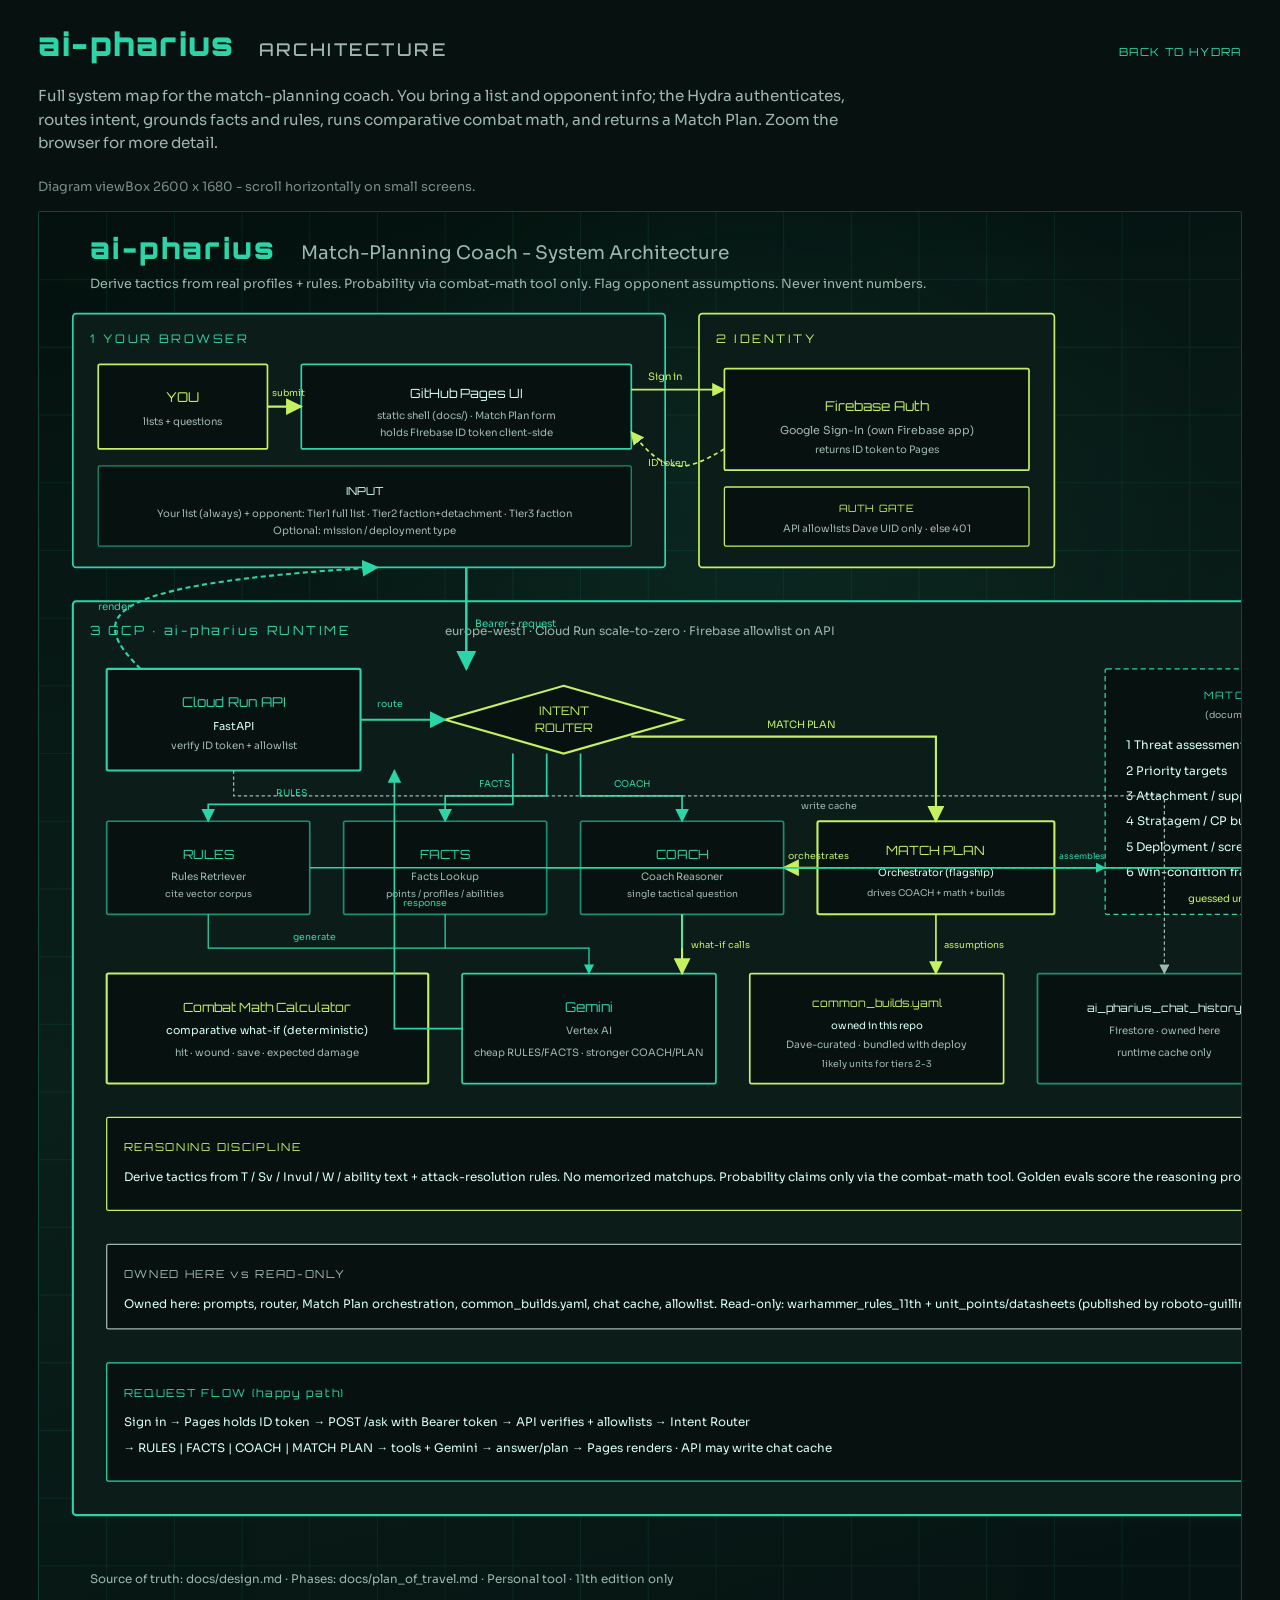
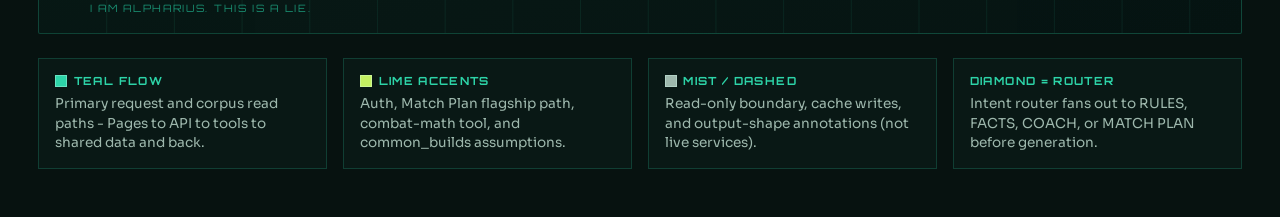
==== docs/architecture.html @ afa8b97a "Add and correct the Match Plan architecture diagram. Fix misplaced auth gate, wrong assumptions edge" ====
<!DOCTYPE html>
<html lang="en">
  <head>
    <meta charset="UTF-8" />
    <meta name="viewport" content="width=device-width, initial-scale=1.0" />
    <title>ai-pharius - Architecture</title>
    <meta
      name="description"
      content="Full system architecture for ai-pharius match-planning coach."
    />
    <link rel="preconnect" href="https://fonts.googleapis.com" />
    <link rel="preconnect" href="https://fonts.gstatic.com" crossorigin />
    <link
      href="https://fonts.googleapis.com/css2?family=Orbitron:wght@500;700;900&family=Sora:wght@400;500;600&display=swap"
      rel="stylesheet"
    />
    <style>
      :root {
        --ink: #071210;
        --panel: #0c1c18;
        --teal: #2dd4a8;
        --teal-dim: #1a8f72;
        --foam: #d7fff0;
        --mist: #9eb8ad;
        --warn: #c4f062;
        --font-display: "Orbitron", system-ui, sans-serif;
        --font-body: "Sora", system-ui, sans-serif;
      }

      * {
        box-sizing: border-box;
      }

      html,
      body {
        margin: 0;
        min-height: 100%;
        background: var(--ink);
        color: var(--foam);
        font-family: var(--font-body);
      }

      .page {
        max-width: 100%;
        padding: 1.5rem clamp(1rem, 3vw, 2.5rem) 3rem;
      }

      .top {
        display: flex;
        flex-wrap: wrap;
        align-items: baseline;
        justify-content: space-between;
        gap: 1rem;
        margin-bottom: 1.25rem;
      }

      .brand {
        margin: 0;
        font-family: var(--font-display);
        font-weight: 900;
        font-size: clamp(1.4rem, 3vw, 2rem);
        letter-spacing: 0.06em;
        color: var(--teal);
      }

      .brand span {
        color: var(--mist);
        font-weight: 500;
        font-size: 0.55em;
        letter-spacing: 0.14em;
        text-transform: uppercase;
        margin-left: 0.75rem;
      }

      .nav a {
        color: var(--teal);
        text-decoration: none;
        font-family: var(--font-display);
        font-size: 0.7rem;
        letter-spacing: 0.12em;
        text-transform: uppercase;
      }

      .nav a:hover {
        color: var(--warn);
      }

      .lede {
        margin: 0 0 1.5rem;
        max-width: 52rem;
        color: var(--mist);
        line-height: 1.55;
        font-size: 0.95rem;
      }

      .hint {
        margin: 0 0 1rem;
        font-size: 0.8rem;
        color: rgba(158, 184, 173, 0.75);
      }

      .stage {
        width: 100%;
        overflow: auto;
        border: 1px solid rgba(45, 212, 168, 0.25);
        background:
          radial-gradient(ellipse 70% 50% at 60% 20%, rgba(45, 212, 168, 0.08), transparent 55%),
          linear-gradient(165deg, #04110e 0%, #0a1f1a 50%, #061412 100%);
        border-radius: 2px;
      }

      .stage svg {
        display: block;
        min-width: 2200px;
        width: 100%;
        height: auto;
      }

      .legend {
        display: grid;
        grid-template-columns: repeat(auto-fit, minmax(220px, 1fr));
        gap: 1rem;
        margin-top: 1.5rem;
      }

      .legend article {
        border: 1px solid rgba(45, 212, 168, 0.2);
        background: rgba(12, 28, 24, 0.65);
        padding: 0.9rem 1rem;
      }

      .legend h2 {
        margin: 0 0 0.4rem;
        font-family: var(--font-display);
        font-size: 0.7rem;
        letter-spacing: 0.12em;
        text-transform: uppercase;
        color: var(--teal);
      }

      .legend p {
        margin: 0;
        font-size: 0.85rem;
        line-height: 1.45;
        color: var(--mist);
      }

      .swatch {
        display: inline-block;
        width: 0.75rem;
        height: 0.75rem;
        margin-right: 0.4rem;
        vertical-align: middle;
        border: 1px solid rgba(215, 255, 240, 0.35);
      }
    </style>
  </head>
  <body>
    <div class="page">
      <header class="top">
        <p class="brand">ai-pharius <span>Architecture</span></p>
        <nav class="nav"><a href="./">Back to Hydra</a></nav>
      </header>

      <p class="lede">
        Full system map for the match-planning coach. You bring a list and opponent info; the
        Hydra authenticates, routes intent, grounds facts and rules, runs comparative combat math,
        and returns a Match Plan. Zoom the browser for more detail.
      </p>
      <p class="hint">Diagram viewBox 2600 x 1680 - scroll horizontally on small screens.</p>

      <div class="stage" role="img" aria-label="ai-pharius system architecture diagram">
        <svg
          xmlns="http://www.w3.org/2000/svg"
          viewBox="0 0 2600 1680"
          width="2600"
          height="1680"
        >
          <defs>
            <marker id="arrow" viewBox="0 0 10 10" refX="9" refY="5" markerWidth="8" markerHeight="8" orient="auto-start-reverse">
              <path d="M0 0 L10 5 L0 10 z" fill="#2dd4a8" />
            </marker>
            <marker id="arrow-warn" viewBox="0 0 10 10" refX="9" refY="5" markerWidth="8" markerHeight="8" orient="auto-start-reverse">
              <path d="M0 0 L10 5 L0 10 z" fill="#c4f062" />
            </marker>
            <marker id="arrow-mist" viewBox="0 0 10 10" refX="9" refY="5" markerWidth="8" markerHeight="8" orient="auto-start-reverse">
              <path d="M0 0 L10 5 L0 10 z" fill="#9eb8ad" />
            </marker>
          </defs>

          <!-- soft grid -->
          <g opacity="0.1" stroke="#2dd4a8" stroke-width="1">
            <path d="M0 80 H2600 M0 160 H2600 M0 240 H2600 M0 320 H2600 M0 400 H2600 M0 480 H2600 M0 560 H2600 M0 640 H2600 M0 720 H2600 M0 800 H2600 M0 880 H2600 M0 960 H2600 M0 1040 H2600 M0 1120 H2600 M0 1200 H2600 M0 1280 H2600 M0 1360 H2600 M0 1440 H2600 M0 1520 H2600 M0 1600 H2600" />
            <path d="M80 0 V1680 M160 0 V1680 M240 0 V1680 M320 0 V1680 M400 0 V1680 M480 0 V1680 M560 0 V1680 M640 0 V1680 M720 0 V1680 M800 0 V1680 M880 0 V1680 M960 0 V1680 M1040 0 V1680 M1120 0 V1680 M1200 0 V1680 M1280 0 V1680 M1360 0 V1680 M1440 0 V1680 M1520 0 V1680 M1600 0 V1680 M1680 0 V1680 M1760 0 V1680 M1840 0 V1680 M1920 0 V1680 M2000 0 V1680 M2080 0 V1680 M2160 0 V1680 M2240 0 V1680 M2320 0 V1680 M2400 0 V1680 M2480 0 V1680" />
          </g>

          <!-- Title -->
          <text x="60" y="55" fill="#2dd4a8" font-family="Orbitron, sans-serif" font-size="34" font-weight="900" letter-spacing="3">ai-pharius</text>
          <text x="310" y="55" fill="#9eb8ad" font-family="Sora, sans-serif" font-size="22">Match-Planning Coach - System Architecture</text>
          <text x="60" y="90" fill="#9eb8ad" font-family="Sora, sans-serif" font-size="15">
            Derive tactics from real profiles + rules. Probability via combat-math tool only. Flag opponent assumptions. Never invent numbers.
          </text>

          <!-- ========== 1 BROWSER ========== -->
          <rect x="40" y="120" width="700" height="300" rx="4" fill="#0c1c18" stroke="#2dd4a8" stroke-width="2" />
          <text x="60" y="155" fill="#2dd4a8" font-family="Orbitron, sans-serif" font-size="14" letter-spacing="3">1  YOUR BROWSER</text>

          <rect x="70" y="180" width="200" height="100" rx="2" fill="#071210" stroke="#c4f062" stroke-width="2" />
          <text x="170" y="225" text-anchor="middle" fill="#c4f062" font-family="Orbitron, sans-serif" font-size="16">YOU</text>
          <text x="170" y="252" text-anchor="middle" fill="#9eb8ad" font-family="Sora, sans-serif" font-size="12">lists + questions</text>

          <rect x="310" y="180" width="390" height="100" rx="2" fill="#071210" stroke="#2dd4a8" stroke-width="2" />
          <text x="505" y="220" text-anchor="middle" fill="#d7fff0" font-family="Orbitron, sans-serif" font-size="15">GitHub Pages UI</text>
          <text x="505" y="245" text-anchor="middle" fill="#9eb8ad" font-family="Sora, sans-serif" font-size="12">static shell (docs/) · Match Plan form</text>
          <text x="505" y="265" text-anchor="middle" fill="#9eb8ad" font-family="Sora, sans-serif" font-size="12">holds Firebase ID token client-side</text>

          <rect x="70" y="300" width="630" height="95" rx="2" fill="#071210" stroke="#1a8f72" stroke-width="1.5" />
          <text x="385" y="335" text-anchor="middle" fill="#d7fff0" font-family="Orbitron, sans-serif" font-size="13">INPUT</text>
          <text x="385" y="360" text-anchor="middle" fill="#9eb8ad" font-family="Sora, sans-serif" font-size="12">
            Your list (always) + opponent: Tier1 full list · Tier2 faction+detachment · Tier3 faction
          </text>
          <text x="385" y="380" text-anchor="middle" fill="#9eb8ad" font-family="Sora, sans-serif" font-size="12">
            Optional: mission / deployment type
          </text>

          <!-- ========== 2 IDENTITY ========== -->
          <rect x="780" y="120" width="420" height="300" rx="4" fill="#0c1c18" stroke="#c4f062" stroke-width="2" />
          <text x="800" y="155" fill="#c4f062" font-family="Orbitron, sans-serif" font-size="14" letter-spacing="3">2  IDENTITY</text>

          <rect x="810" y="185" width="360" height="120" rx="2" fill="#071210" stroke="#c4f062" stroke-width="2" />
          <text x="990" y="235" text-anchor="middle" fill="#c4f062" font-family="Orbitron, sans-serif" font-size="16">Firebase Auth</text>
          <text x="990" y="262" text-anchor="middle" fill="#9eb8ad" font-family="Sora, sans-serif" font-size="13">Google Sign-In (own Firebase app)</text>
          <text x="990" y="285" text-anchor="middle" fill="#9eb8ad" font-family="Sora, sans-serif" font-size="12">returns ID token to Pages</text>

          <rect x="810" y="325" width="360" height="70" rx="2" fill="#071210" stroke="#c4f062" stroke-width="1.5" />
          <text x="990" y="355" text-anchor="middle" fill="#c4f062" font-family="Orbitron, sans-serif" font-size="12" letter-spacing="1">AUTH GATE</text>
          <text x="990" y="378" text-anchor="middle" fill="#9eb8ad" font-family="Sora, sans-serif" font-size="12">API allowlists Dave UID only · else 401</text>

          <!-- ========== 3 GCP RUNTIME ========== -->
          <rect x="40" y="460" width="1680" height="1080" rx="4" fill="#0c1c18" stroke="#2dd4a8" stroke-width="2.5" />
          <text x="60" y="500" fill="#2dd4a8" font-family="Orbitron, sans-serif" font-size="15" letter-spacing="3">3  GCP · ai-pharius RUNTIME</text>
          <text x="480" y="500" fill="#9eb8ad" font-family="Sora, sans-serif" font-size="14">europe-west1 · Cloud Run scale-to-zero · Firebase allowlist on API</text>

          <!-- API -->
          <rect x="80" y="540" width="300" height="120" rx="2" fill="#071210" stroke="#2dd4a8" stroke-width="2.5" />
          <text x="230" y="585" text-anchor="middle" fill="#2dd4a8" font-family="Orbitron, sans-serif" font-size="16">Cloud Run API</text>
          <text x="230" y="612" text-anchor="middle" fill="#d7fff0" font-family="Sora, sans-serif" font-size="13">FastAPI</text>
          <text x="230" y="635" text-anchor="middle" fill="#9eb8ad" font-family="Sora, sans-serif" font-size="12">verify ID token + allowlist</text>

          <!-- Router -->
          <polygon points="620,560 760,600 620,640 480,600" fill="#071210" stroke="#c4f062" stroke-width="2.5" />
          <text x="620" y="595" text-anchor="middle" fill="#c4f062" font-family="Orbitron, sans-serif" font-size="14">INTENT</text>
          <text x="620" y="615" text-anchor="middle" fill="#c4f062" font-family="Orbitron, sans-serif" font-size="14">ROUTER</text>

          <!-- Mode boxes -->
          <rect x="80" y="720" width="240" height="110" rx="2" fill="#071210" stroke="#1a8f72" stroke-width="2" />
          <text x="200" y="765" text-anchor="middle" fill="#2dd4a8" font-family="Orbitron, sans-serif" font-size="15">RULES</text>
          <text x="200" y="790" text-anchor="middle" fill="#9eb8ad" font-family="Sora, sans-serif" font-size="12">Rules Retriever</text>
          <text x="200" y="810" text-anchor="middle" fill="#9eb8ad" font-family="Sora, sans-serif" font-size="11">cite vector corpus</text>

          <rect x="360" y="720" width="240" height="110" rx="2" fill="#071210" stroke="#1a8f72" stroke-width="2" />
          <text x="480" y="765" text-anchor="middle" fill="#2dd4a8" font-family="Orbitron, sans-serif" font-size="15">FACTS</text>
          <text x="480" y="790" text-anchor="middle" fill="#9eb8ad" font-family="Sora, sans-serif" font-size="12">Facts Lookup</text>
          <text x="480" y="810" text-anchor="middle" fill="#9eb8ad" font-family="Sora, sans-serif" font-size="11">points / profiles / abilities</text>

          <rect x="640" y="720" width="240" height="110" rx="2" fill="#071210" stroke="#1a8f72" stroke-width="2" />
          <text x="760" y="765" text-anchor="middle" fill="#2dd4a8" font-family="Orbitron, sans-serif" font-size="15">COACH</text>
          <text x="760" y="790" text-anchor="middle" fill="#9eb8ad" font-family="Sora, sans-serif" font-size="12">Coach Reasoner</text>
          <text x="760" y="810" text-anchor="middle" fill="#9eb8ad" font-family="Sora, sans-serif" font-size="11">single tactical question</text>

          <rect x="920" y="720" width="280" height="110" rx="2" fill="#071210" stroke="#c4f062" stroke-width="2.5" />
          <text x="1060" y="760" text-anchor="middle" fill="#c4f062" font-family="Orbitron, sans-serif" font-size="15">MATCH PLAN</text>
          <text x="1060" y="785" text-anchor="middle" fill="#d7fff0" font-family="Sora, sans-serif" font-size="12">Orchestrator (flagship)</text>
          <text x="1060" y="808" text-anchor="middle" fill="#9eb8ad" font-family="Sora, sans-serif" font-size="11">drives COACH + math + builds</text>

          <!-- Plan sections (output shape, not a service) -->
          <rect x="1260" y="540" width="420" height="290" rx="2" fill="#071210" stroke="#2dd4a8" stroke-width="1.5" stroke-dasharray="6 4" />
          <text x="1470" y="575" text-anchor="middle" fill="#2dd4a8" font-family="Orbitron, sans-serif" font-size="12" letter-spacing="2">MATCH PLAN OUTPUT</text>
          <text x="1470" y="598" text-anchor="middle" fill="#9eb8ad" font-family="Sora, sans-serif" font-size="11">(document shape - not a service)</text>
          <text x="1285" y="635" fill="#d7fff0" font-family="Sora, sans-serif" font-size="14">1 Threat assessment</text>
          <text x="1285" y="665" fill="#d7fff0" font-family="Sora, sans-serif" font-size="14">2 Priority targets</text>
          <text x="1285" y="695" fill="#d7fff0" font-family="Sora, sans-serif" font-size="14">3 Attachment / support</text>
          <text x="1285" y="725" fill="#d7fff0" font-family="Sora, sans-serif" font-size="14">4 Stratagem / CP budget</text>
          <text x="1285" y="755" fill="#d7fff0" font-family="Sora, sans-serif" font-size="14">5 Deployment / screening</text>
          <text x="1285" y="785" fill="#d7fff0" font-family="Sora, sans-serif" font-size="14">6 Win-condition framing</text>
          <text x="1470" y="815" text-anchor="middle" fill="#c4f062" font-family="Sora, sans-serif" font-size="12">guessed units labelled as assumptions</text>

          <!-- Tools row -->
          <rect x="80" y="900" width="380" height="130" rx="2" fill="#071210" stroke="#c4f062" stroke-width="2.5" />
          <text x="270" y="945" text-anchor="middle" fill="#c4f062" font-family="Orbitron, sans-serif" font-size="15">Combat Math Calculator</text>
          <text x="270" y="972" text-anchor="middle" fill="#d7fff0" font-family="Sora, sans-serif" font-size="13">comparative what-if (deterministic)</text>
          <text x="270" y="998" text-anchor="middle" fill="#9eb8ad" font-family="Sora, sans-serif" font-size="12">hit · wound · save · expected damage</text>

          <rect x="500" y="900" width="300" height="130" rx="2" fill="#071210" stroke="#2dd4a8" stroke-width="2" />
          <text x="650" y="945" text-anchor="middle" fill="#2dd4a8" font-family="Orbitron, sans-serif" font-size="16">Gemini</text>
          <text x="650" y="972" text-anchor="middle" fill="#9eb8ad" font-family="Sora, sans-serif" font-size="12">Vertex AI</text>
          <text x="650" y="998" text-anchor="middle" fill="#9eb8ad" font-family="Sora, sans-serif" font-size="12">cheap RULES/FACTS · stronger COACH/PLAN</text>

          <rect x="840" y="900" width="300" height="130" rx="2" fill="#071210" stroke="#c4f062" stroke-width="2" />
          <text x="990" y="940" text-anchor="middle" fill="#c4f062" font-family="Orbitron, sans-serif" font-size="13">common_builds.yaml</text>
          <text x="990" y="965" text-anchor="middle" fill="#d7fff0" font-family="Sora, sans-serif" font-size="12">owned in this repo</text>
          <text x="990" y="988" text-anchor="middle" fill="#9eb8ad" font-family="Sora, sans-serif" font-size="12">Dave-curated · bundled with deploy</text>
          <text x="990" y="1010" text-anchor="middle" fill="#9eb8ad" font-family="Sora, sans-serif" font-size="11">likely units for tiers 2-3</text>

          <rect x="1180" y="900" width="300" height="130" rx="2" fill="#071210" stroke="#1a8f72" stroke-width="2" />
          <text x="1330" y="945" text-anchor="middle" fill="#d7fff0" font-family="Orbitron, sans-serif" font-size="13">ai_pharius_chat_history</text>
          <text x="1330" y="972" text-anchor="middle" fill="#9eb8ad" font-family="Sora, sans-serif" font-size="12">Firestore · owned here</text>
          <text x="1330" y="998" text-anchor="middle" fill="#9eb8ad" font-family="Sora, sans-serif" font-size="12">runtime cache only</text>

          <!-- Reasoning discipline -->
          <rect x="80" y="1070" width="1400" height="110" rx="2" fill="#071210" stroke="#c4f062" stroke-width="1.5" />
          <text x="100" y="1110" fill="#c4f062" font-family="Orbitron, sans-serif" font-size="13" letter-spacing="2">REASONING DISCIPLINE</text>
          <text x="100" y="1145" fill="#d7fff0" font-family="Sora, sans-serif" font-size="14">
            Derive tactics from T / Sv / Invul / W / ability text + attack-resolution rules. No memorized matchups.
            Probability claims only via the combat-math tool. Golden evals score the reasoning process, not stored answers.
          </text>

          <!-- Data ownership strip -->
          <rect x="80" y="1220" width="1400" height="100" rx="2" fill="#071210" stroke="#9eb8ad" stroke-width="1.5" />
          <text x="100" y="1260" fill="#9eb8ad" font-family="Orbitron, sans-serif" font-size="13" letter-spacing="2">OWNED HERE vs READ-ONLY</text>
          <text x="100" y="1295" fill="#d7fff0" font-family="Sora, sans-serif" font-size="14">
            Owned here: prompts, router, Match Plan orchestration, common_builds.yaml, chat cache, allowlist.
            Read-only: warhammer_rules_11th + unit_points/datasheets (published by roboto-guilliman).
          </text>

          <!-- Flow summary bottom of GCP -->
          <rect x="80" y="1360" width="1400" height="140" rx="2" fill="#071210" stroke="#2dd4a8" stroke-width="1.5" />
          <text x="100" y="1400" fill="#2dd4a8" font-family="Orbitron, sans-serif" font-size="13" letter-spacing="2">REQUEST FLOW (happy path)</text>
          <text x="100" y="1435" fill="#d7fff0" font-family="Sora, sans-serif" font-size="14">
            Sign in → Pages holds ID token → POST /ask with Bearer token → API verifies + allowlists → Intent Router
          </text>
          <text x="100" y="1465" fill="#d7fff0" font-family="Sora, sans-serif" font-size="14">
            → RULES | FACTS | COACH | MATCH PLAN → tools + Gemini → answer/plan → Pages renders · API may write chat cache
          </text>

          <!-- ========== 4 SHARED CORPUS ========== -->
          <rect x="1780" y="120" width="780" height="1420" rx="4" fill="#0c1c18" stroke="#9eb8ad" stroke-width="2" />
          <text x="1800" y="160" fill="#9eb8ad" font-family="Orbitron, sans-serif" font-size="14" letter-spacing="3">4  SHARED CORPUS</text>
          <text x="1800" y="195" fill="#c4f062" font-family="Orbitron, sans-serif" font-size="14">READ ONLY</text>
          <text x="1800" y="230" fill="#9eb8ad" font-family="Sora, sans-serif" font-size="14">published by roboto-guilliman</text>
          <text x="1800" y="258" fill="#9eb8ad" font-family="Sora, sans-serif" font-size="14">ai-pharius never writes here</text>
          <text x="1800" y="286" fill="#9eb8ad" font-family="Sora, sans-serif" font-size="14">Firestore collections (same GCP project lean)</text>

          <rect x="1820" y="330" width="700" height="200" rx="2" fill="#071210" stroke="#2dd4a8" stroke-width="2" />
          <text x="2170" y="400" text-anchor="middle" fill="#2dd4a8" font-family="Orbitron, sans-serif" font-size="18">warhammer_rules_11th</text>
          <text x="2170" y="440" text-anchor="middle" fill="#9eb8ad" font-family="Sora, sans-serif" font-size="14">vector index</text>
          <text x="2170" y="475" text-anchor="middle" fill="#9eb8ad" font-family="Sora, sans-serif" font-size="14">core rules · stratagems · detachment text</text>

          <rect x="1820" y="580" width="700" height="200" rx="2" fill="#071210" stroke="#2dd4a8" stroke-width="2" />
          <text x="2170" y="650" text-anchor="middle" fill="#2dd4a8" font-family="Orbitron, sans-serif" font-size="18">unit_points / datasheets</text>
          <text x="2170" y="690" text-anchor="middle" fill="#9eb8ad" font-family="Sora, sans-serif" font-size="14">structured · Munitorum-derived</text>
          <text x="2170" y="725" text-anchor="middle" fill="#9eb8ad" font-family="Sora, sans-serif" font-size="14">weapons · profiles · ability text</text>

          <rect x="1820" y="840" width="700" height="280" rx="2" fill="#071210" stroke="#1a8f72" stroke-width="1.5" stroke-dasharray="6 4" />
          <text x="2170" y="895" text-anchor="middle" fill="#9eb8ad" font-family="Orbitron, sans-serif" font-size="13" letter-spacing="2">OWNERSHIP BOUNDARY</text>
          <text x="1850" y="950" fill="#d7fff0" font-family="Sora, sans-serif" font-size="15">Ingest, embed, and PDF download</text>
          <text x="1850" y="990" fill="#d7fff0" font-family="Sora, sans-serif" font-size="15">live only in roboto-guilliman.</text>
          <text x="1850" y="1030" fill="#d7fff0" font-family="Sora, sans-serif" font-size="15">ai-pharius consumes published collections</text>
          <text x="1850" y="1070" fill="#d7fff0" font-family="Sora, sans-serif" font-size="15">and owns Match Plan runtime + common_builds.</text>

          <rect x="1820" y="1180" width="700" height="300" rx="2" fill="#071210" stroke="#2dd4a8" stroke-width="1.5" />
          <text x="2170" y="1240" text-anchor="middle" fill="#2dd4a8" font-family="Orbitron, sans-serif" font-size="13" letter-spacing="2">WHO READS WHAT</text>
          <text x="1850" y="1295" fill="#d7fff0" font-family="Sora, sans-serif" font-size="15">RULES → warhammer_rules_11th</text>
          <text x="1850" y="1340" fill="#d7fff0" font-family="Sora, sans-serif" font-size="15">FACTS → unit_points / datasheets</text>
          <text x="1850" y="1385" fill="#d7fff0" font-family="Sora, sans-serif" font-size="15">COACH / MATCH PLAN → both + math tool</text>
          <text x="1850" y="1430" fill="#d7fff0" font-family="Sora, sans-serif" font-size="15">MATCH PLAN (tiers 2-3) → common_builds.yaml</text>

          <!-- ========== CONNECTIONS (drawn after boxes so arrows sit on top) ========== -->

          <!-- You -> Pages -->
          <path d="M270 230 H310" stroke="#c4f062" stroke-width="2.5" fill="none" marker-end="url(#arrow-warn)" />
          <text x="275" y="218" fill="#c4f062" font-family="Sora, sans-serif" font-size="11">submit</text>

          <!-- Pages <-> Firebase -->
          <path d="M700 210 H810" stroke="#c4f062" stroke-width="2" fill="none" marker-end="url(#arrow-warn)" />
          <text x="720" y="198" fill="#c4f062" font-family="Sora, sans-serif" font-size="12">Sign in</text>
          <path d="M810 280 C760 310, 740 310, 700 260" stroke="#c4f062" stroke-width="2" fill="none" stroke-dasharray="5 4" marker-end="url(#arrow-warn)" />
          <text x="720" y="300" fill="#c4f062" font-family="Sora, sans-serif" font-size="11">ID token</text>

          <!-- Pages -> API (Bearer) -->
          <path d="M505 420 V540" stroke="#2dd4a8" stroke-width="3" fill="none" marker-end="url(#arrow)" />
          <text x="515" y="490" fill="#2dd4a8" font-family="Sora, sans-serif" font-size="12">Bearer + request</text>

          <!-- API -> Router -->
          <path d="M380 600 H480" stroke="#2dd4a8" stroke-width="2.5" fill="none" marker-end="url(#arrow)" />
          <text x="400" y="585" fill="#2dd4a8" font-family="Sora, sans-serif" font-size="11">route</text>

          <!-- Router fan-out (clean vertical stubs) -->
          <path d="M560 640 V700 H200 V720" stroke="#2dd4a8" stroke-width="2" fill="none" marker-end="url(#arrow)" />
          <text x="280" y="690" fill="#2dd4a8" font-family="Sora, sans-serif" font-size="11">RULES</text>

          <path d="M600 640 V690 H480 V720" stroke="#2dd4a8" stroke-width="2" fill="none" marker-end="url(#arrow)" />
          <text x="520" y="680" fill="#2dd4a8" font-family="Sora, sans-serif" font-size="11">FACTS</text>

          <path d="M640 640 V690 H760 V720" stroke="#2dd4a8" stroke-width="2" fill="none" marker-end="url(#arrow)" />
          <text x="680" y="680" fill="#2dd4a8" font-family="Sora, sans-serif" font-size="11">COACH</text>

          <path d="M700 620 H1060 V720" stroke="#c4f062" stroke-width="2.5" fill="none" marker-end="url(#arrow-warn)" />
          <text x="860" y="610" fill="#c4f062" font-family="Sora, sans-serif" font-size="12">MATCH PLAN</text>

          <!-- Match Plan uses COACH (not direct math) -->
          <path d="M920 775 H880" stroke="#c4f062" stroke-width="2.5" fill="none" marker-end="url(#arrow-warn)" />
          <text x="885" y="765" fill="#c4f062" font-family="Sora, sans-serif" font-size="11">orchestrates</text>

          <!-- Match Plan -> common_builds (correct target) -->
          <path d="M1060 830 V900" stroke="#c4f062" stroke-width="2" fill="none" marker-end="url(#arrow-warn)" />
          <text x="1070" y="870" fill="#c4f062" font-family="Sora, sans-serif" font-size="11">assumptions</text>

          <!-- Match Plan -> output shape -->
          <path d="M1200 775 H1260" stroke="#2dd4a8" stroke-width="1.5" fill="none" stroke-dasharray="4 3" marker-end="url(#arrow)" />
          <text x="1205" y="765" fill="#2dd4a8" font-family="Sora, sans-serif" font-size="10">assembles</text>

          <!-- COACH -> Math only (Match Plan reaches math via COACH) -->
          <path d="M760 830 V900" stroke="#c4f062" stroke-width="2.5" fill="none" marker-end="url(#arrow-warn)" />
          <text x="770" y="870" fill="#c4f062" font-family="Sora, sans-serif" font-size="11">what-if calls</text>

          <!-- Mode tools -> Gemini -->
          <path d="M200 830 V870 H650 V900" stroke="#2dd4a8" stroke-width="1.5" fill="none" marker-end="url(#arrow)" />
          <path d="M480 830 V870" stroke="#2dd4a8" stroke-width="1.5" fill="none" />
          <path d="M760 830 V870" stroke="#2dd4a8" stroke-width="1.5" fill="none" />
          <text x="300" y="860" fill="#2dd4a8" font-family="Sora, sans-serif" font-size="11">generate</text>

          <!-- Gemini -> API (response stays inside GCP) -->
          <path d="M500 965 H420 V660" stroke="#2dd4a8" stroke-width="2" fill="none" marker-end="url(#arrow)" />
          <text x="430" y="820" fill="#2dd4a8" font-family="Sora, sans-serif" font-size="11">response</text>

          <!-- API -> cache -->
          <path d="M230 660 V690 H1330 V900" stroke="#9eb8ad" stroke-width="1.5" fill="none" stroke-dasharray="4 3" marker-end="url(#arrow-mist)" />
          <text x="900" y="705" fill="#9eb8ad" font-family="Sora, sans-serif" font-size="11">write cache</text>

          <!-- API -> Pages response -->
          <path d="M120 540 C60 480, 60 440, 400 420" stroke="#2dd4a8" stroke-width="2.5" fill="none" stroke-dasharray="6 4" marker-end="url(#arrow)" />
          <text x="70" y="470" fill="#2dd4a8" font-family="Sora, sans-serif" font-size="12">render</text>

          <!-- Corpus reads: route along top of corpus column to avoid spaghetti through plan box -->
          <path d="M320 775 H1760 V430 H1820" stroke="#2dd4a8" stroke-width="2" fill="none" marker-end="url(#arrow)" />
          <text x="1500" y="760" fill="#2dd4a8" font-family="Sora, sans-serif" font-size="12">RULES read</text>

          <path d="M600 775 H1720 V680 H1820" stroke="#2dd4a8" stroke-width="2" fill="none" marker-end="url(#arrow)" />
          <text x="1500" y="790" fill="#2dd4a8" font-family="Sora, sans-serif" font-size="12">FACTS read</text>

          <path d="M880 775 H1700 V500" stroke="#2dd4a8" stroke-width="1.5" fill="none" stroke-dasharray="5 4" marker-end="url(#arrow)" />
          <path d="M1700 500 V680" stroke="#2dd4a8" stroke-width="1.5" fill="none" stroke-dasharray="5 4" />
          <text x="1500" y="820" fill="#2dd4a8" font-family="Sora, sans-serif" font-size="12">COACH / PLAN read both</text>

          <!-- Footer -->
          <text x="60" y="1620" fill="#9eb8ad" font-family="Sora, sans-serif" font-size="14">
            Source of truth: docs/design.md · Phases: docs/plan_of_travel.md · Personal tool · 11th edition only
          </text>
          <text x="60" y="1655" fill="#1a8f72" font-family="Orbitron, sans-serif" font-size="12" letter-spacing="2">
            I AM ALPHARIUS. THIS IS A LIE.
          </text>
        </svg>
      </div>

      <section class="legend" aria-label="Legend">
        <article>
          <h2><span class="swatch" style="background:#2dd4a8"></span>Teal flow</h2>
          <p>Primary request and corpus read paths - Pages to API to tools to shared data and back.</p>
        </article>
        <article>
          <h2><span class="swatch" style="background:#c4f062"></span>Lime accents</h2>
          <p>Auth, Match Plan flagship path, combat-math tool, and common_builds assumptions.</p>
        </article>
        <article>
          <h2><span class="swatch" style="background:#9eb8ad"></span>Mist / dashed</h2>
          <p>Read-only boundary, cache writes, and output-shape annotations (not live services).</p>
        </article>
        <article>
          <h2>Diamond = router</h2>
          <p>Intent router fans out to RULES, FACTS, COACH, or MATCH PLAN before generation.</p>
        </article>
      </section>
    </div>
  </body>
</html>
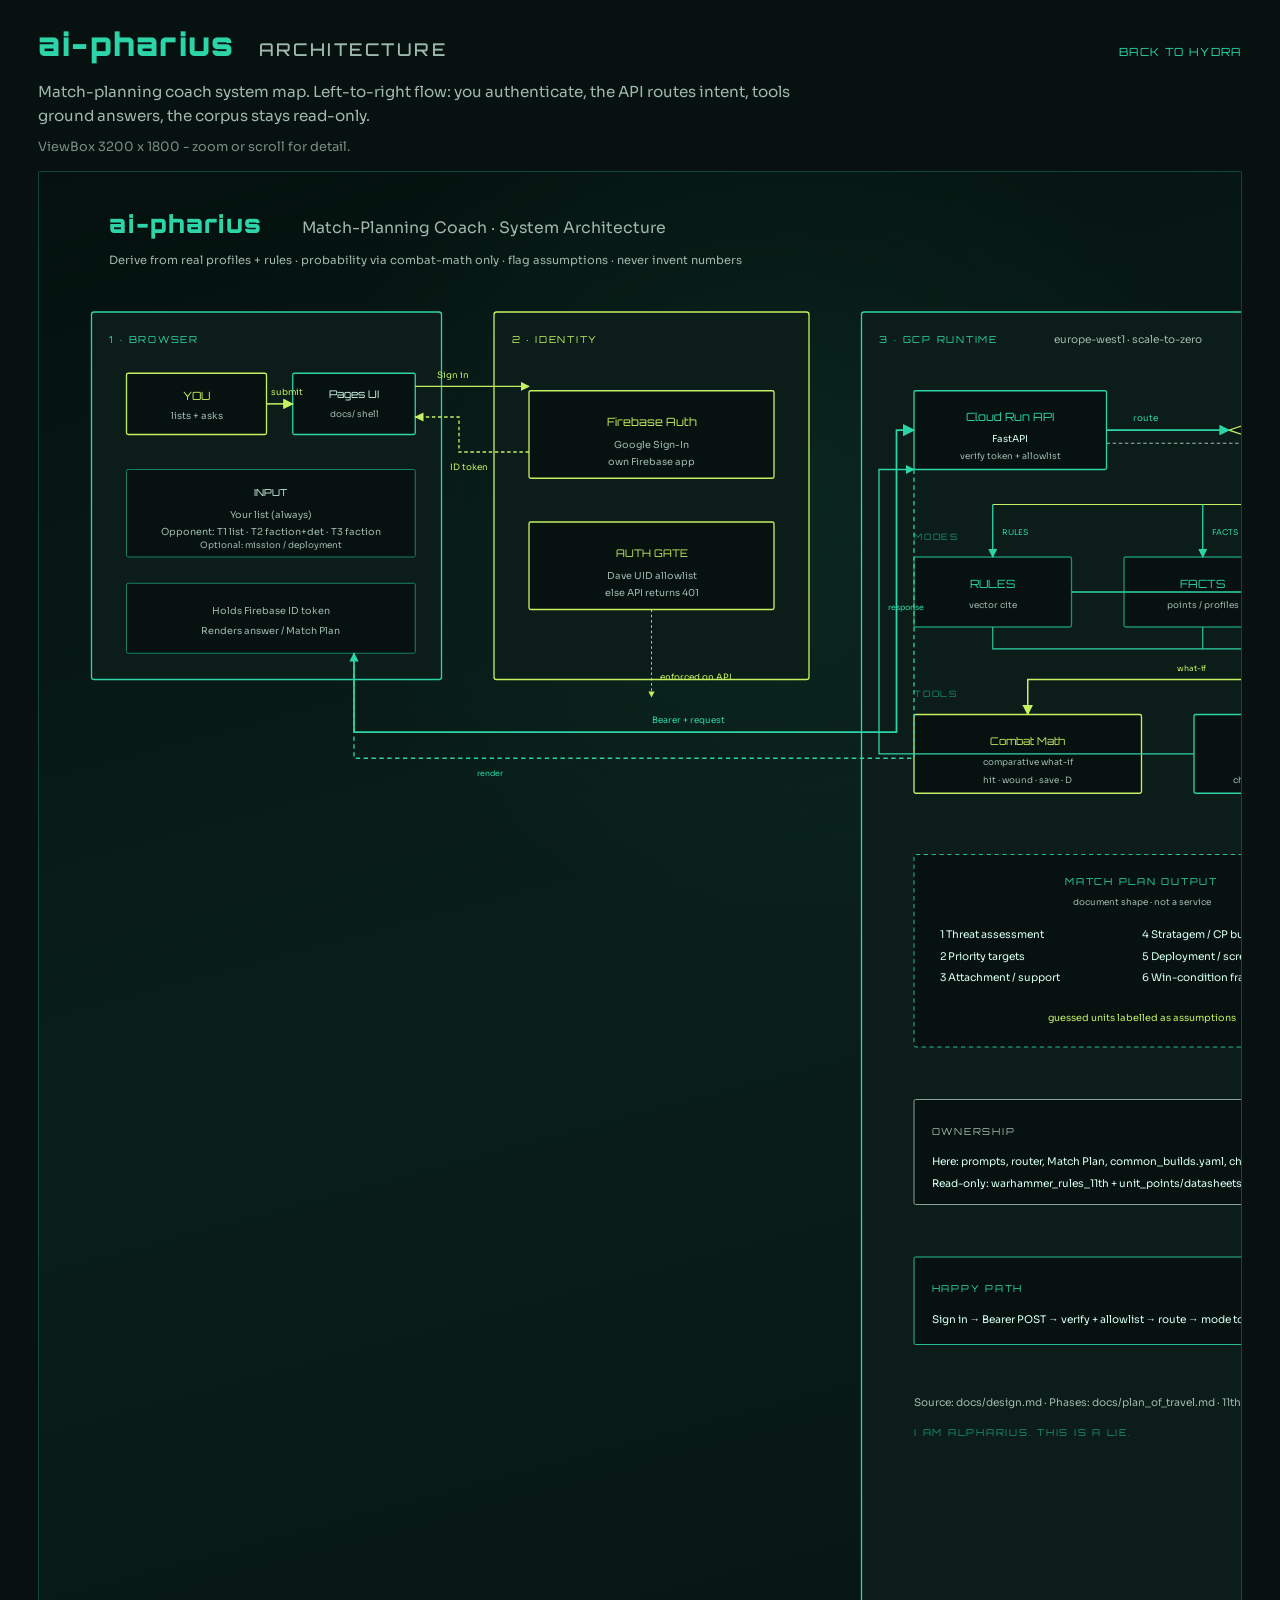
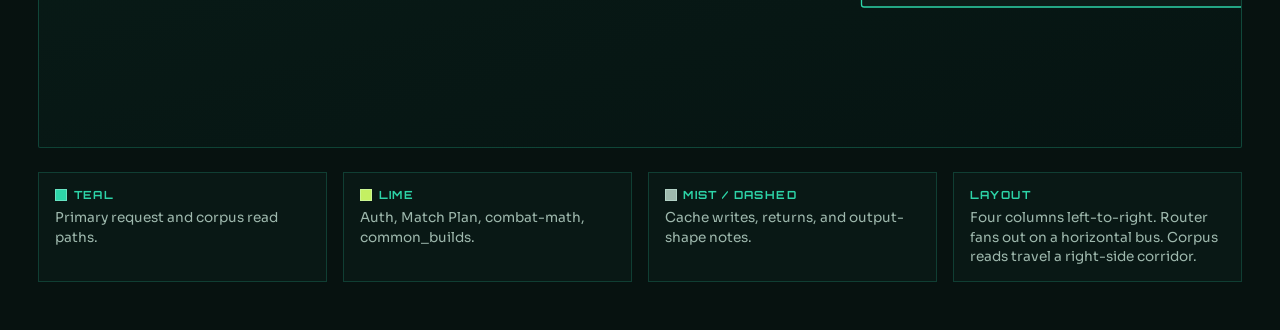
==== commit 72472927: "Space out architecture diagram for clearer routing. Smaller boxes, wider canvas, orthogonal lanes, a" ====
--- a/docs/architecture.html
+++ b/docs/architecture.html
@@ -51,7 +51,7 @@
         align-items: baseline;
         justify-content: space-between;
         gap: 1rem;
-        margin-bottom: 1.25rem;
+        margin-bottom: 1rem;
       }
 
       .brand {
@@ -86,8 +86,8 @@
       }
 
       .lede {
-        margin: 0 0 1.5rem;
-        max-width: 52rem;
+        margin: 0 0 0.75rem;
+        max-width: 48rem;
         color: var(--mist);
         line-height: 1.55;
         font-size: 0.95rem;
@@ -104,14 +104,14 @@
         overflow: auto;
         border: 1px solid rgba(45, 212, 168, 0.25);
         background:
-          radial-gradient(ellipse 70% 50% at 60% 20%, rgba(45, 212, 168, 0.08), transparent 55%),
+          radial-gradient(ellipse 70% 50% at 60% 20%, rgba(45, 212, 168, 0.07), transparent 55%),
           linear-gradient(165deg, #04110e 0%, #0a1f1a 50%, #061412 100%);
         border-radius: 2px;
       }
 
       .stage svg {
         display: block;
-        min-width: 2200px;
+        min-width: 2800px;
         width: 100%;
         height: auto;
       }
@@ -163,312 +163,327 @@
       </header>
 
       <p class="lede">
-        Full system map for the match-planning coach. You bring a list and opponent info; the
-        Hydra authenticates, routes intent, grounds facts and rules, runs comparative combat math,
-        and returns a Match Plan. Zoom the browser for more detail.
+        Match-planning coach system map. Left-to-right flow: you authenticate, the API routes
+        intent, tools ground answers, the corpus stays read-only.
       </p>
-      <p class="hint">Diagram viewBox 2600 x 1680 - scroll horizontally on small screens.</p>
+      <p class="hint">ViewBox 3200 x 1800 - zoom or scroll for detail.</p>
 
       <div class="stage" role="img" aria-label="ai-pharius system architecture diagram">
+        <!--
+          Layout columns (x):
+            80-420    Browser
+            520-860   Identity
+            960-2100  GCP runtime (modes / tools)
+            2260-3120 Shared corpus
+
+          Layout rows (y) inside GCP:
+            520 API + Router
+            780 Mode row
+            1040 Tool row
+            1280 Notes
+        -->
         <svg
           xmlns="http://www.w3.org/2000/svg"
-          viewBox="0 0 2600 1680"
-          width="2600"
-          height="1680"
+          viewBox="0 0 3200 1800"
+          width="3200"
+          height="1800"
         >
           <defs>
-            <marker id="arrow" viewBox="0 0 10 10" refX="9" refY="5" markerWidth="8" markerHeight="8" orient="auto-start-reverse">
+            <marker id="a-teal" viewBox="0 0 10 10" refX="9" refY="5" markerWidth="7" markerHeight="7" orient="auto-start-reverse">
               <path d="M0 0 L10 5 L0 10 z" fill="#2dd4a8" />
             </marker>
-            <marker id="arrow-warn" viewBox="0 0 10 10" refX="9" refY="5" markerWidth="8" markerHeight="8" orient="auto-start-reverse">
+            <marker id="a-lime" viewBox="0 0 10 10" refX="9" refY="5" markerWidth="7" markerHeight="7" orient="auto-start-reverse">
               <path d="M0 0 L10 5 L0 10 z" fill="#c4f062" />
             </marker>
-            <marker id="arrow-mist" viewBox="0 0 10 10" refX="9" refY="5" markerWidth="8" markerHeight="8" orient="auto-start-reverse">
+            <marker id="a-mist" viewBox="0 0 10 10" refX="9" refY="5" markerWidth="7" markerHeight="7" orient="auto-start-reverse">
               <path d="M0 0 L10 5 L0 10 z" fill="#9eb8ad" />
             </marker>
           </defs>
 
-          <!-- soft grid -->
-          <g opacity="0.1" stroke="#2dd4a8" stroke-width="1">
-            <path d="M0 80 H2600 M0 160 H2600 M0 240 H2600 M0 320 H2600 M0 400 H2600 M0 480 H2600 M0 560 H2600 M0 640 H2600 M0 720 H2600 M0 800 H2600 M0 880 H2600 M0 960 H2600 M0 1040 H2600 M0 1120 H2600 M0 1200 H2600 M0 1280 H2600 M0 1360 H2600 M0 1440 H2600 M0 1520 H2600 M0 1600 H2600" />
-            <path d="M80 0 V1680 M160 0 V1680 M240 0 V1680 M320 0 V1680 M400 0 V1680 M480 0 V1680 M560 0 V1680 M640 0 V1680 M720 0 V1680 M800 0 V1680 M880 0 V1680 M960 0 V1680 M1040 0 V1680 M1120 0 V1680 M1200 0 V1680 M1280 0 V1680 M1360 0 V1680 M1440 0 V1680 M1520 0 V1680 M1600 0 V1680 M1680 0 V1680 M1760 0 V1680 M1840 0 V1680 M1920 0 V1680 M2000 0 V1680 M2080 0 V1680 M2160 0 V1680 M2240 0 V1680 M2320 0 V1680 M2400 0 V1680 M2480 0 V1680" />
-          </g>
-
           <!-- Title -->
-          <text x="60" y="55" fill="#2dd4a8" font-family="Orbitron, sans-serif" font-size="34" font-weight="900" letter-spacing="3">ai-pharius</text>
-          <text x="310" y="55" fill="#9eb8ad" font-family="Sora, sans-serif" font-size="22">Match-Planning Coach - System Architecture</text>
-          <text x="60" y="90" fill="#9eb8ad" font-family="Sora, sans-serif" font-size="15">
-            Derive tactics from real profiles + rules. Probability via combat-math tool only. Flag opponent assumptions. Never invent numbers.
-          </text>
-
-          <!-- ========== 1 BROWSER ========== -->
-          <rect x="40" y="120" width="700" height="300" rx="4" fill="#0c1c18" stroke="#2dd4a8" stroke-width="2" />
-          <text x="60" y="155" fill="#2dd4a8" font-family="Orbitron, sans-serif" font-size="14" letter-spacing="3">1  YOUR BROWSER</text>
-
-          <rect x="70" y="180" width="200" height="100" rx="2" fill="#071210" stroke="#c4f062" stroke-width="2" />
-          <text x="170" y="225" text-anchor="middle" fill="#c4f062" font-family="Orbitron, sans-serif" font-size="16">YOU</text>
-          <text x="170" y="252" text-anchor="middle" fill="#9eb8ad" font-family="Sora, sans-serif" font-size="12">lists + questions</text>
-
-          <rect x="310" y="180" width="390" height="100" rx="2" fill="#071210" stroke="#2dd4a8" stroke-width="2" />
-          <text x="505" y="220" text-anchor="middle" fill="#d7fff0" font-family="Orbitron, sans-serif" font-size="15">GitHub Pages UI</text>
-          <text x="505" y="245" text-anchor="middle" fill="#9eb8ad" font-family="Sora, sans-serif" font-size="12">static shell (docs/) · Match Plan form</text>
-          <text x="505" y="265" text-anchor="middle" fill="#9eb8ad" font-family="Sora, sans-serif" font-size="12">holds Firebase ID token client-side</text>
-
-          <rect x="70" y="300" width="630" height="95" rx="2" fill="#071210" stroke="#1a8f72" stroke-width="1.5" />
-          <text x="385" y="335" text-anchor="middle" fill="#d7fff0" font-family="Orbitron, sans-serif" font-size="13">INPUT</text>
-          <text x="385" y="360" text-anchor="middle" fill="#9eb8ad" font-family="Sora, sans-serif" font-size="12">
-            Your list (always) + opponent: Tier1 full list · Tier2 faction+detachment · Tier3 faction
-          </text>
-          <text x="385" y="380" text-anchor="middle" fill="#9eb8ad" font-family="Sora, sans-serif" font-size="12">
-            Optional: mission / deployment type
-          </text>
-
-          <!-- ========== 2 IDENTITY ========== -->
-          <rect x="780" y="120" width="420" height="300" rx="4" fill="#0c1c18" stroke="#c4f062" stroke-width="2" />
-          <text x="800" y="155" fill="#c4f062" font-family="Orbitron, sans-serif" font-size="14" letter-spacing="3">2  IDENTITY</text>
-
-          <rect x="810" y="185" width="360" height="120" rx="2" fill="#071210" stroke="#c4f062" stroke-width="2" />
-          <text x="990" y="235" text-anchor="middle" fill="#c4f062" font-family="Orbitron, sans-serif" font-size="16">Firebase Auth</text>
-          <text x="990" y="262" text-anchor="middle" fill="#9eb8ad" font-family="Sora, sans-serif" font-size="13">Google Sign-In (own Firebase app)</text>
-          <text x="990" y="285" text-anchor="middle" fill="#9eb8ad" font-family="Sora, sans-serif" font-size="12">returns ID token to Pages</text>
-
-          <rect x="810" y="325" width="360" height="70" rx="2" fill="#071210" stroke="#c4f062" stroke-width="1.5" />
-          <text x="990" y="355" text-anchor="middle" fill="#c4f062" font-family="Orbitron, sans-serif" font-size="12" letter-spacing="1">AUTH GATE</text>
-          <text x="990" y="378" text-anchor="middle" fill="#9eb8ad" font-family="Sora, sans-serif" font-size="12">API allowlists Dave UID only · else 401</text>
-
-          <!-- ========== 3 GCP RUNTIME ========== -->
-          <rect x="40" y="460" width="1680" height="1080" rx="4" fill="#0c1c18" stroke="#2dd4a8" stroke-width="2.5" />
-          <text x="60" y="500" fill="#2dd4a8" font-family="Orbitron, sans-serif" font-size="15" letter-spacing="3">3  GCP · ai-pharius RUNTIME</text>
-          <text x="480" y="500" fill="#9eb8ad" font-family="Sora, sans-serif" font-size="14">europe-west1 · Cloud Run scale-to-zero · Firebase allowlist on API</text>
+          <text x="80" y="70" fill="#2dd4a8" font-family="Orbitron, sans-serif" font-size="28" font-weight="900" letter-spacing="2">ai-pharius</text>
+          <text x="300" y="70" fill="#9eb8ad" font-family="Sora, sans-serif" font-size="18">Match-Planning Coach · System Architecture</text>
+          <text x="80" y="105" fill="#9eb8ad" font-family="Sora, sans-serif" font-size="13">
+            Derive from real profiles + rules · probability via combat-math only · flag assumptions · never invent numbers
+          </text>
+
+          <!-- ========== ZONE 1: BROWSER ========== -->
+          <rect x="60" y="160" width="400" height="420" rx="3" fill="#0c1c18" stroke="#2dd4a8" stroke-width="1.5" />
+          <text x="80" y="195" fill="#2dd4a8" font-family="Orbitron, sans-serif" font-size="11" letter-spacing="2">1 · BROWSER</text>
+
+          <rect x="100" y="230" width="160" height="70" rx="2" fill="#071210" stroke="#c4f062" stroke-width="1.5" />
+          <text x="180" y="260" text-anchor="middle" fill="#c4f062" font-family="Orbitron, sans-serif" font-size="13">YOU</text>
+          <text x="180" y="282" text-anchor="middle" fill="#9eb8ad" font-family="Sora, sans-serif" font-size="11">lists + asks</text>
+
+          <rect x="290" y="230" width="140" height="70" rx="2" fill="#071210" stroke="#2dd4a8" stroke-width="1.5" />
+          <text x="360" y="258" text-anchor="middle" fill="#d7fff0" font-family="Orbitron, sans-serif" font-size="12">Pages UI</text>
+          <text x="360" y="280" text-anchor="middle" fill="#9eb8ad" font-family="Sora, sans-serif" font-size="10">docs/ shell</text>
+
+          <rect x="100" y="340" width="330" height="100" rx="2" fill="#071210" stroke="#1a8f72" stroke-width="1" />
+          <text x="265" y="370" text-anchor="middle" fill="#d7fff0" font-family="Orbitron, sans-serif" font-size="11">INPUT</text>
+          <text x="265" y="395" text-anchor="middle" fill="#9eb8ad" font-family="Sora, sans-serif" font-size="11">Your list (always)</text>
+          <text x="265" y="415" text-anchor="middle" fill="#9eb8ad" font-family="Sora, sans-serif" font-size="11">Opponent: T1 list · T2 faction+det · T3 faction</text>
+          <text x="265" y="430" text-anchor="middle" fill="#9eb8ad" font-family="Sora, sans-serif" font-size="10">Optional: mission / deployment</text>
+
+          <rect x="100" y="470" width="330" height="80" rx="2" fill="#071210" stroke="#1a8f72" stroke-width="1" />
+          <text x="265" y="505" text-anchor="middle" fill="#9eb8ad" font-family="Sora, sans-serif" font-size="11">Holds Firebase ID token</text>
+          <text x="265" y="528" text-anchor="middle" fill="#9eb8ad" font-family="Sora, sans-serif" font-size="11">Renders answer / Match Plan</text>
+
+          <!-- ========== ZONE 2: IDENTITY ========== -->
+          <rect x="520" y="160" width="360" height="420" rx="3" fill="#0c1c18" stroke="#c4f062" stroke-width="1.5" />
+          <text x="540" y="195" fill="#c4f062" font-family="Orbitron, sans-serif" font-size="11" letter-spacing="2">2 · IDENTITY</text>
+
+          <rect x="560" y="250" width="280" height="100" rx="2" fill="#071210" stroke="#c4f062" stroke-width="1.5" />
+          <text x="700" y="290" text-anchor="middle" fill="#c4f062" font-family="Orbitron, sans-serif" font-size="13">Firebase Auth</text>
+          <text x="700" y="315" text-anchor="middle" fill="#9eb8ad" font-family="Sora, sans-serif" font-size="11">Google Sign-In</text>
+          <text x="700" y="335" text-anchor="middle" fill="#9eb8ad" font-family="Sora, sans-serif" font-size="11">own Firebase app</text>
+
+          <rect x="560" y="400" width="280" height="100" rx="2" fill="#071210" stroke="#c4f062" stroke-width="1.5" />
+          <text x="700" y="440" text-anchor="middle" fill="#c4f062" font-family="Orbitron, sans-serif" font-size="12">AUTH GATE</text>
+          <text x="700" y="465" text-anchor="middle" fill="#9eb8ad" font-family="Sora, sans-serif" font-size="11">Dave UID allowlist</text>
+          <text x="700" y="485" text-anchor="middle" fill="#9eb8ad" font-family="Sora, sans-serif" font-size="11">else API returns 401</text>
+
+          <!-- ========== ZONE 3: GCP ========== -->
+          <rect x="940" y="160" width="1200" height="1480" rx="3" fill="#0c1c18" stroke="#2dd4a8" stroke-width="1.5" />
+          <text x="960" y="195" fill="#2dd4a8" font-family="Orbitron, sans-serif" font-size="11" letter-spacing="2">3 · GCP RUNTIME</text>
+          <text x="1160" y="195" fill="#9eb8ad" font-family="Sora, sans-serif" font-size="12">europe-west1 · scale-to-zero</text>
 
           <!-- API -->
-          <rect x="80" y="540" width="300" height="120" rx="2" fill="#071210" stroke="#2dd4a8" stroke-width="2.5" />
-          <text x="230" y="585" text-anchor="middle" fill="#2dd4a8" font-family="Orbitron, sans-serif" font-size="16">Cloud Run API</text>
-          <text x="230" y="612" text-anchor="middle" fill="#d7fff0" font-family="Sora, sans-serif" font-size="13">FastAPI</text>
-          <text x="230" y="635" text-anchor="middle" fill="#9eb8ad" font-family="Sora, sans-serif" font-size="12">verify ID token + allowlist</text>
+          <rect x="1000" y="250" width="220" height="90" rx="2" fill="#071210" stroke="#2dd4a8" stroke-width="1.5" />
+          <text x="1110" y="285" text-anchor="middle" fill="#2dd4a8" font-family="Orbitron, sans-serif" font-size="13">Cloud Run API</text>
+          <text x="1110" y="308" text-anchor="middle" fill="#d7fff0" font-family="Sora, sans-serif" font-size="11">FastAPI</text>
+          <text x="1110" y="328" text-anchor="middle" fill="#9eb8ad" font-family="Sora, sans-serif" font-size="10">verify token + allowlist</text>
 
           <!-- Router -->
-          <polygon points="620,560 760,600 620,640 480,600" fill="#071210" stroke="#c4f062" stroke-width="2.5" />
-          <text x="620" y="595" text-anchor="middle" fill="#c4f062" font-family="Orbitron, sans-serif" font-size="14">INTENT</text>
-          <text x="620" y="615" text-anchor="middle" fill="#c4f062" font-family="Orbitron, sans-serif" font-size="14">ROUTER</text>
-
-          <!-- Mode boxes -->
-          <rect x="80" y="720" width="240" height="110" rx="2" fill="#071210" stroke="#1a8f72" stroke-width="2" />
-          <text x="200" y="765" text-anchor="middle" fill="#2dd4a8" font-family="Orbitron, sans-serif" font-size="15">RULES</text>
-          <text x="200" y="790" text-anchor="middle" fill="#9eb8ad" font-family="Sora, sans-serif" font-size="12">Rules Retriever</text>
-          <text x="200" y="810" text-anchor="middle" fill="#9eb8ad" font-family="Sora, sans-serif" font-size="11">cite vector corpus</text>
-
-          <rect x="360" y="720" width="240" height="110" rx="2" fill="#071210" stroke="#1a8f72" stroke-width="2" />
-          <text x="480" y="765" text-anchor="middle" fill="#2dd4a8" font-family="Orbitron, sans-serif" font-size="15">FACTS</text>
-          <text x="480" y="790" text-anchor="middle" fill="#9eb8ad" font-family="Sora, sans-serif" font-size="12">Facts Lookup</text>
-          <text x="480" y="810" text-anchor="middle" fill="#9eb8ad" font-family="Sora, sans-serif" font-size="11">points / profiles / abilities</text>
-
-          <rect x="640" y="720" width="240" height="110" rx="2" fill="#071210" stroke="#1a8f72" stroke-width="2" />
-          <text x="760" y="765" text-anchor="middle" fill="#2dd4a8" font-family="Orbitron, sans-serif" font-size="15">COACH</text>
-          <text x="760" y="790" text-anchor="middle" fill="#9eb8ad" font-family="Sora, sans-serif" font-size="12">Coach Reasoner</text>
-          <text x="760" y="810" text-anchor="middle" fill="#9eb8ad" font-family="Sora, sans-serif" font-size="11">single tactical question</text>
-
-          <rect x="920" y="720" width="280" height="110" rx="2" fill="#071210" stroke="#c4f062" stroke-width="2.5" />
-          <text x="1060" y="760" text-anchor="middle" fill="#c4f062" font-family="Orbitron, sans-serif" font-size="15">MATCH PLAN</text>
-          <text x="1060" y="785" text-anchor="middle" fill="#d7fff0" font-family="Sora, sans-serif" font-size="12">Orchestrator (flagship)</text>
-          <text x="1060" y="808" text-anchor="middle" fill="#9eb8ad" font-family="Sora, sans-serif" font-size="11">drives COACH + math + builds</text>
-
-          <!-- Plan sections (output shape, not a service) -->
-          <rect x="1260" y="540" width="420" height="290" rx="2" fill="#071210" stroke="#2dd4a8" stroke-width="1.5" stroke-dasharray="6 4" />
-          <text x="1470" y="575" text-anchor="middle" fill="#2dd4a8" font-family="Orbitron, sans-serif" font-size="12" letter-spacing="2">MATCH PLAN OUTPUT</text>
-          <text x="1470" y="598" text-anchor="middle" fill="#9eb8ad" font-family="Sora, sans-serif" font-size="11">(document shape - not a service)</text>
-          <text x="1285" y="635" fill="#d7fff0" font-family="Sora, sans-serif" font-size="14">1 Threat assessment</text>
-          <text x="1285" y="665" fill="#d7fff0" font-family="Sora, sans-serif" font-size="14">2 Priority targets</text>
-          <text x="1285" y="695" fill="#d7fff0" font-family="Sora, sans-serif" font-size="14">3 Attachment / support</text>
-          <text x="1285" y="725" fill="#d7fff0" font-family="Sora, sans-serif" font-size="14">4 Stratagem / CP budget</text>
-          <text x="1285" y="755" fill="#d7fff0" font-family="Sora, sans-serif" font-size="14">5 Deployment / screening</text>
-          <text x="1285" y="785" fill="#d7fff0" font-family="Sora, sans-serif" font-size="14">6 Win-condition framing</text>
-          <text x="1470" y="815" text-anchor="middle" fill="#c4f062" font-family="Sora, sans-serif" font-size="12">guessed units labelled as assumptions</text>
-
-          <!-- Tools row -->
-          <rect x="80" y="900" width="380" height="130" rx="2" fill="#071210" stroke="#c4f062" stroke-width="2.5" />
-          <text x="270" y="945" text-anchor="middle" fill="#c4f062" font-family="Orbitron, sans-serif" font-size="15">Combat Math Calculator</text>
-          <text x="270" y="972" text-anchor="middle" fill="#d7fff0" font-family="Sora, sans-serif" font-size="13">comparative what-if (deterministic)</text>
-          <text x="270" y="998" text-anchor="middle" fill="#9eb8ad" font-family="Sora, sans-serif" font-size="12">hit · wound · save · expected damage</text>
-
-          <rect x="500" y="900" width="300" height="130" rx="2" fill="#071210" stroke="#2dd4a8" stroke-width="2" />
-          <text x="650" y="945" text-anchor="middle" fill="#2dd4a8" font-family="Orbitron, sans-serif" font-size="16">Gemini</text>
-          <text x="650" y="972" text-anchor="middle" fill="#9eb8ad" font-family="Sora, sans-serif" font-size="12">Vertex AI</text>
-          <text x="650" y="998" text-anchor="middle" fill="#9eb8ad" font-family="Sora, sans-serif" font-size="12">cheap RULES/FACTS · stronger COACH/PLAN</text>
-
-          <rect x="840" y="900" width="300" height="130" rx="2" fill="#071210" stroke="#c4f062" stroke-width="2" />
-          <text x="990" y="940" text-anchor="middle" fill="#c4f062" font-family="Orbitron, sans-serif" font-size="13">common_builds.yaml</text>
-          <text x="990" y="965" text-anchor="middle" fill="#d7fff0" font-family="Sora, sans-serif" font-size="12">owned in this repo</text>
-          <text x="990" y="988" text-anchor="middle" fill="#9eb8ad" font-family="Sora, sans-serif" font-size="12">Dave-curated · bundled with deploy</text>
-          <text x="990" y="1010" text-anchor="middle" fill="#9eb8ad" font-family="Sora, sans-serif" font-size="11">likely units for tiers 2-3</text>
-
-          <rect x="1180" y="900" width="300" height="130" rx="2" fill="#071210" stroke="#1a8f72" stroke-width="2" />
-          <text x="1330" y="945" text-anchor="middle" fill="#d7fff0" font-family="Orbitron, sans-serif" font-size="13">ai_pharius_chat_history</text>
-          <text x="1330" y="972" text-anchor="middle" fill="#9eb8ad" font-family="Sora, sans-serif" font-size="12">Firestore · owned here</text>
-          <text x="1330" y="998" text-anchor="middle" fill="#9eb8ad" font-family="Sora, sans-serif" font-size="12">runtime cache only</text>
-
-          <!-- Reasoning discipline -->
-          <rect x="80" y="1070" width="1400" height="110" rx="2" fill="#071210" stroke="#c4f062" stroke-width="1.5" />
-          <text x="100" y="1110" fill="#c4f062" font-family="Orbitron, sans-serif" font-size="13" letter-spacing="2">REASONING DISCIPLINE</text>
-          <text x="100" y="1145" fill="#d7fff0" font-family="Sora, sans-serif" font-size="14">
-            Derive tactics from T / Sv / Invul / W / ability text + attack-resolution rules. No memorized matchups.
-            Probability claims only via the combat-math tool. Golden evals score the reasoning process, not stored answers.
-          </text>
-
-          <!-- Data ownership strip -->
-          <rect x="80" y="1220" width="1400" height="100" rx="2" fill="#071210" stroke="#9eb8ad" stroke-width="1.5" />
-          <text x="100" y="1260" fill="#9eb8ad" font-family="Orbitron, sans-serif" font-size="13" letter-spacing="2">OWNED HERE vs READ-ONLY</text>
-          <text x="100" y="1295" fill="#d7fff0" font-family="Sora, sans-serif" font-size="14">
-            Owned here: prompts, router, Match Plan orchestration, common_builds.yaml, chat cache, allowlist.
-            Read-only: warhammer_rules_11th + unit_points/datasheets (published by roboto-guilliman).
-          </text>
-
-          <!-- Flow summary bottom of GCP -->
-          <rect x="80" y="1360" width="1400" height="140" rx="2" fill="#071210" stroke="#2dd4a8" stroke-width="1.5" />
-          <text x="100" y="1400" fill="#2dd4a8" font-family="Orbitron, sans-serif" font-size="13" letter-spacing="2">REQUEST FLOW (happy path)</text>
-          <text x="100" y="1435" fill="#d7fff0" font-family="Sora, sans-serif" font-size="14">
-            Sign in → Pages holds ID token → POST /ask with Bearer token → API verifies + allowlists → Intent Router
-          </text>
-          <text x="100" y="1465" fill="#d7fff0" font-family="Sora, sans-serif" font-size="14">
-            → RULES | FACTS | COACH | MATCH PLAN → tools + Gemini → answer/plan → Pages renders · API may write chat cache
-          </text>
-
-          <!-- ========== 4 SHARED CORPUS ========== -->
-          <rect x="1780" y="120" width="780" height="1420" rx="4" fill="#0c1c18" stroke="#9eb8ad" stroke-width="2" />
-          <text x="1800" y="160" fill="#9eb8ad" font-family="Orbitron, sans-serif" font-size="14" letter-spacing="3">4  SHARED CORPUS</text>
-          <text x="1800" y="195" fill="#c4f062" font-family="Orbitron, sans-serif" font-size="14">READ ONLY</text>
-          <text x="1800" y="230" fill="#9eb8ad" font-family="Sora, sans-serif" font-size="14">published by roboto-guilliman</text>
-          <text x="1800" y="258" fill="#9eb8ad" font-family="Sora, sans-serif" font-size="14">ai-pharius never writes here</text>
-          <text x="1800" y="286" fill="#9eb8ad" font-family="Sora, sans-serif" font-size="14">Firestore collections (same GCP project lean)</text>
-
-          <rect x="1820" y="330" width="700" height="200" rx="2" fill="#071210" stroke="#2dd4a8" stroke-width="2" />
-          <text x="2170" y="400" text-anchor="middle" fill="#2dd4a8" font-family="Orbitron, sans-serif" font-size="18">warhammer_rules_11th</text>
-          <text x="2170" y="440" text-anchor="middle" fill="#9eb8ad" font-family="Sora, sans-serif" font-size="14">vector index</text>
-          <text x="2170" y="475" text-anchor="middle" fill="#9eb8ad" font-family="Sora, sans-serif" font-size="14">core rules · stratagems · detachment text</text>
-
-          <rect x="1820" y="580" width="700" height="200" rx="2" fill="#071210" stroke="#2dd4a8" stroke-width="2" />
-          <text x="2170" y="650" text-anchor="middle" fill="#2dd4a8" font-family="Orbitron, sans-serif" font-size="18">unit_points / datasheets</text>
-          <text x="2170" y="690" text-anchor="middle" fill="#9eb8ad" font-family="Sora, sans-serif" font-size="14">structured · Munitorum-derived</text>
-          <text x="2170" y="725" text-anchor="middle" fill="#9eb8ad" font-family="Sora, sans-serif" font-size="14">weapons · profiles · ability text</text>
-
-          <rect x="1820" y="840" width="700" height="280" rx="2" fill="#071210" stroke="#1a8f72" stroke-width="1.5" stroke-dasharray="6 4" />
-          <text x="2170" y="895" text-anchor="middle" fill="#9eb8ad" font-family="Orbitron, sans-serif" font-size="13" letter-spacing="2">OWNERSHIP BOUNDARY</text>
-          <text x="1850" y="950" fill="#d7fff0" font-family="Sora, sans-serif" font-size="15">Ingest, embed, and PDF download</text>
-          <text x="1850" y="990" fill="#d7fff0" font-family="Sora, sans-serif" font-size="15">live only in roboto-guilliman.</text>
-          <text x="1850" y="1030" fill="#d7fff0" font-family="Sora, sans-serif" font-size="15">ai-pharius consumes published collections</text>
-          <text x="1850" y="1070" fill="#d7fff0" font-family="Sora, sans-serif" font-size="15">and owns Match Plan runtime + common_builds.</text>
-
-          <rect x="1820" y="1180" width="700" height="300" rx="2" fill="#071210" stroke="#2dd4a8" stroke-width="1.5" />
-          <text x="2170" y="1240" text-anchor="middle" fill="#2dd4a8" font-family="Orbitron, sans-serif" font-size="13" letter-spacing="2">WHO READS WHAT</text>
-          <text x="1850" y="1295" fill="#d7fff0" font-family="Sora, sans-serif" font-size="15">RULES → warhammer_rules_11th</text>
-          <text x="1850" y="1340" fill="#d7fff0" font-family="Sora, sans-serif" font-size="15">FACTS → unit_points / datasheets</text>
-          <text x="1850" y="1385" fill="#d7fff0" font-family="Sora, sans-serif" font-size="15">COACH / MATCH PLAN → both + math tool</text>
-          <text x="1850" y="1430" fill="#d7fff0" font-family="Sora, sans-serif" font-size="15">MATCH PLAN (tiers 2-3) → common_builds.yaml</text>
-
-          <!-- ========== CONNECTIONS (drawn after boxes so arrows sit on top) ========== -->
-
-          <!-- You -> Pages -->
-          <path d="M270 230 H310" stroke="#c4f062" stroke-width="2.5" fill="none" marker-end="url(#arrow-warn)" />
-          <text x="275" y="218" fill="#c4f062" font-family="Sora, sans-serif" font-size="11">submit</text>
-
-          <!-- Pages <-> Firebase -->
-          <path d="M700 210 H810" stroke="#c4f062" stroke-width="2" fill="none" marker-end="url(#arrow-warn)" />
-          <text x="720" y="198" fill="#c4f062" font-family="Sora, sans-serif" font-size="12">Sign in</text>
-          <path d="M810 280 C760 310, 740 310, 700 260" stroke="#c4f062" stroke-width="2" fill="none" stroke-dasharray="5 4" marker-end="url(#arrow-warn)" />
-          <text x="720" y="300" fill="#c4f062" font-family="Sora, sans-serif" font-size="11">ID token</text>
-
-          <!-- Pages -> API (Bearer) -->
-          <path d="M505 420 V540" stroke="#2dd4a8" stroke-width="3" fill="none" marker-end="url(#arrow)" />
-          <text x="515" y="490" fill="#2dd4a8" font-family="Sora, sans-serif" font-size="12">Bearer + request</text>
-
-          <!-- API -> Router -->
-          <path d="M380 600 H480" stroke="#2dd4a8" stroke-width="2.5" fill="none" marker-end="url(#arrow)" />
-          <text x="400" y="585" fill="#2dd4a8" font-family="Sora, sans-serif" font-size="11">route</text>
-
-          <!-- Router fan-out (clean vertical stubs) -->
-          <path d="M560 640 V700 H200 V720" stroke="#2dd4a8" stroke-width="2" fill="none" marker-end="url(#arrow)" />
-          <text x="280" y="690" fill="#2dd4a8" font-family="Sora, sans-serif" font-size="11">RULES</text>
-
-          <path d="M600 640 V690 H480 V720" stroke="#2dd4a8" stroke-width="2" fill="none" marker-end="url(#arrow)" />
-          <text x="520" y="680" fill="#2dd4a8" font-family="Sora, sans-serif" font-size="11">FACTS</text>
-
-          <path d="M640 640 V690 H760 V720" stroke="#2dd4a8" stroke-width="2" fill="none" marker-end="url(#arrow)" />
-          <text x="680" y="680" fill="#2dd4a8" font-family="Sora, sans-serif" font-size="11">COACH</text>
-
-          <path d="M700 620 H1060 V720" stroke="#c4f062" stroke-width="2.5" fill="none" marker-end="url(#arrow-warn)" />
-          <text x="860" y="610" fill="#c4f062" font-family="Sora, sans-serif" font-size="12">MATCH PLAN</text>
-
-          <!-- Match Plan uses COACH (not direct math) -->
-          <path d="M920 775 H880" stroke="#c4f062" stroke-width="2.5" fill="none" marker-end="url(#arrow-warn)" />
-          <text x="885" y="765" fill="#c4f062" font-family="Sora, sans-serif" font-size="11">orchestrates</text>
-
-          <!-- Match Plan -> common_builds (correct target) -->
-          <path d="M1060 830 V900" stroke="#c4f062" stroke-width="2" fill="none" marker-end="url(#arrow-warn)" />
-          <text x="1070" y="870" fill="#c4f062" font-family="Sora, sans-serif" font-size="11">assumptions</text>
-
-          <!-- Match Plan -> output shape -->
-          <path d="M1200 775 H1260" stroke="#2dd4a8" stroke-width="1.5" fill="none" stroke-dasharray="4 3" marker-end="url(#arrow)" />
-          <text x="1205" y="765" fill="#2dd4a8" font-family="Sora, sans-serif" font-size="10">assembles</text>
-
-          <!-- COACH -> Math only (Match Plan reaches math via COACH) -->
-          <path d="M760 830 V900" stroke="#c4f062" stroke-width="2.5" fill="none" marker-end="url(#arrow-warn)" />
-          <text x="770" y="870" fill="#c4f062" font-family="Sora, sans-serif" font-size="11">what-if calls</text>
-
-          <!-- Mode tools -> Gemini -->
-          <path d="M200 830 V870 H650 V900" stroke="#2dd4a8" stroke-width="1.5" fill="none" marker-end="url(#arrow)" />
-          <path d="M480 830 V870" stroke="#2dd4a8" stroke-width="1.5" fill="none" />
-          <path d="M760 830 V870" stroke="#2dd4a8" stroke-width="1.5" fill="none" />
-          <text x="300" y="860" fill="#2dd4a8" font-family="Sora, sans-serif" font-size="11">generate</text>
-
-          <!-- Gemini -> API (response stays inside GCP) -->
-          <path d="M500 965 H420 V660" stroke="#2dd4a8" stroke-width="2" fill="none" marker-end="url(#arrow)" />
-          <text x="430" y="820" fill="#2dd4a8" font-family="Sora, sans-serif" font-size="11">response</text>
-
-          <!-- API -> cache -->
-          <path d="M230 660 V690 H1330 V900" stroke="#9eb8ad" stroke-width="1.5" fill="none" stroke-dasharray="4 3" marker-end="url(#arrow-mist)" />
-          <text x="900" y="705" fill="#9eb8ad" font-family="Sora, sans-serif" font-size="11">write cache</text>
-
-          <!-- API -> Pages response -->
-          <path d="M120 540 C60 480, 60 440, 400 420" stroke="#2dd4a8" stroke-width="2.5" fill="none" stroke-dasharray="6 4" marker-end="url(#arrow)" />
-          <text x="70" y="470" fill="#2dd4a8" font-family="Sora, sans-serif" font-size="12">render</text>
-
-          <!-- Corpus reads: route along top of corpus column to avoid spaghetti through plan box -->
-          <path d="M320 775 H1760 V430 H1820" stroke="#2dd4a8" stroke-width="2" fill="none" marker-end="url(#arrow)" />
-          <text x="1500" y="760" fill="#2dd4a8" font-family="Sora, sans-serif" font-size="12">RULES read</text>
-
-          <path d="M600 775 H1720 V680 H1820" stroke="#2dd4a8" stroke-width="2" fill="none" marker-end="url(#arrow)" />
-          <text x="1500" y="790" fill="#2dd4a8" font-family="Sora, sans-serif" font-size="12">FACTS read</text>
-
-          <path d="M880 775 H1700 V500" stroke="#2dd4a8" stroke-width="1.5" fill="none" stroke-dasharray="5 4" marker-end="url(#arrow)" />
-          <path d="M1700 500 V680" stroke="#2dd4a8" stroke-width="1.5" fill="none" stroke-dasharray="5 4" />
-          <text x="1500" y="820" fill="#2dd4a8" font-family="Sora, sans-serif" font-size="12">COACH / PLAN read both</text>
-
-          <!-- Footer -->
-          <text x="60" y="1620" fill="#9eb8ad" font-family="Sora, sans-serif" font-size="14">
-            Source of truth: docs/design.md · Phases: docs/plan_of_travel.md · Personal tool · 11th edition only
-          </text>
-          <text x="60" y="1655" fill="#1a8f72" font-family="Orbitron, sans-serif" font-size="12" letter-spacing="2">
+          <polygon points="1480,255 1600,295 1480,335 1360,295" fill="#071210" stroke="#c4f062" stroke-width="1.5" />
+          <text x="1480" y="290" text-anchor="middle" fill="#c4f062" font-family="Orbitron, sans-serif" font-size="12">INTENT</text>
+          <text x="1480" y="310" text-anchor="middle" fill="#c4f062" font-family="Orbitron, sans-serif" font-size="12">ROUTER</text>
+
+          <!-- Mode lane label -->
+          <text x="1000" y="420" fill="#1a8f72" font-family="Orbitron, sans-serif" font-size="10" letter-spacing="2">MODES</text>
+
+          <rect x="1000" y="440" width="180" height="80" rx="2" fill="#071210" stroke="#1a8f72" stroke-width="1.5" />
+          <text x="1090" y="475" text-anchor="middle" fill="#2dd4a8" font-family="Orbitron, sans-serif" font-size="13">RULES</text>
+          <text x="1090" y="498" text-anchor="middle" fill="#9eb8ad" font-family="Sora, sans-serif" font-size="10">vector cite</text>
+
+          <rect x="1240" y="440" width="180" height="80" rx="2" fill="#071210" stroke="#1a8f72" stroke-width="1.5" />
+          <text x="1330" y="475" text-anchor="middle" fill="#2dd4a8" font-family="Orbitron, sans-serif" font-size="13">FACTS</text>
+          <text x="1330" y="498" text-anchor="middle" fill="#9eb8ad" font-family="Sora, sans-serif" font-size="10">points / profiles</text>
+
+          <rect x="1480" y="440" width="180" height="80" rx="2" fill="#071210" stroke="#1a8f72" stroke-width="1.5" />
+          <text x="1570" y="475" text-anchor="middle" fill="#2dd4a8" font-family="Orbitron, sans-serif" font-size="13">COACH</text>
+          <text x="1570" y="498" text-anchor="middle" fill="#9eb8ad" font-family="Sora, sans-serif" font-size="10">single tactical Q</text>
+
+          <rect x="1720" y="440" width="200" height="80" rx="2" fill="#071210" stroke="#c4f062" stroke-width="1.5" />
+          <text x="1820" y="470" text-anchor="middle" fill="#c4f062" font-family="Orbitron, sans-serif" font-size="12">MATCH PLAN</text>
+          <text x="1820" y="493" text-anchor="middle" fill="#9eb8ad" font-family="Sora, sans-serif" font-size="10">orchestrator · flagship</text>
+
+          <!-- Tool lane -->
+          <text x="1000" y="600" fill="#1a8f72" font-family="Orbitron, sans-serif" font-size="10" letter-spacing="2">TOOLS</text>
+
+          <rect x="1000" y="620" width="260" height="90" rx="2" fill="#071210" stroke="#c4f062" stroke-width="1.5" />
+          <text x="1130" y="655" text-anchor="middle" fill="#c4f062" font-family="Orbitron, sans-serif" font-size="12">Combat Math</text>
+          <text x="1130" y="678" text-anchor="middle" fill="#9eb8ad" font-family="Sora, sans-serif" font-size="10">comparative what-if</text>
+          <text x="1130" y="698" text-anchor="middle" fill="#9eb8ad" font-family="Sora, sans-serif" font-size="10">hit · wound · save · D</text>
+
+          <rect x="1320" y="620" width="220" height="90" rx="2" fill="#071210" stroke="#2dd4a8" stroke-width="1.5" />
+          <text x="1430" y="655" text-anchor="middle" fill="#2dd4a8" font-family="Orbitron, sans-serif" font-size="13">Gemini</text>
+          <text x="1430" y="678" text-anchor="middle" fill="#9eb8ad" font-family="Sora, sans-serif" font-size="10">Vertex AI</text>
+          <text x="1430" y="698" text-anchor="middle" fill="#9eb8ad" font-family="Sora, sans-serif" font-size="10">cheap / stronger by mode</text>
+
+          <rect x="1600" y="620" width="220" height="90" rx="2" fill="#071210" stroke="#c4f062" stroke-width="1.5" />
+          <text x="1710" y="650" text-anchor="middle" fill="#c4f062" font-family="Orbitron, sans-serif" font-size="11">common_builds.yaml</text>
+          <text x="1710" y="673" text-anchor="middle" fill="#9eb8ad" font-family="Sora, sans-serif" font-size="10">this repo · Dave-curated</text>
+          <text x="1710" y="693" text-anchor="middle" fill="#9eb8ad" font-family="Sora, sans-serif" font-size="10">bundled · tiers 2-3</text>
+
+          <rect x="1880" y="620" width="200" height="90" rx="2" fill="#071210" stroke="#1a8f72" stroke-width="1.5" />
+          <text x="1980" y="655" text-anchor="middle" fill="#d7fff0" font-family="Orbitron, sans-serif" font-size="11">chat_history</text>
+          <text x="1980" y="678" text-anchor="middle" fill="#9eb8ad" font-family="Sora, sans-serif" font-size="10">Firestore · owned here</text>
+          <text x="1980" y="698" text-anchor="middle" fill="#9eb8ad" font-family="Sora, sans-serif" font-size="10">runtime cache</text>
+
+          <!-- Output shape -->
+          <rect x="1000" y="780" width="520" height="220" rx="2" fill="#071210" stroke="#2dd4a8" stroke-width="1" stroke-dasharray="5 4" />
+          <text x="1260" y="815" text-anchor="middle" fill="#2dd4a8" font-family="Orbitron, sans-serif" font-size="11" letter-spacing="2">MATCH PLAN OUTPUT</text>
+          <text x="1260" y="838" text-anchor="middle" fill="#9eb8ad" font-family="Sora, sans-serif" font-size="10">document shape · not a service</text>
+          <text x="1030" y="875" fill="#d7fff0" font-family="Sora, sans-serif" font-size="12">1 Threat assessment</text>
+          <text x="1030" y="900" fill="#d7fff0" font-family="Sora, sans-serif" font-size="12">2 Priority targets</text>
+          <text x="1030" y="925" fill="#d7fff0" font-family="Sora, sans-serif" font-size="12">3 Attachment / support</text>
+          <text x="1260" y="875" fill="#d7fff0" font-family="Sora, sans-serif" font-size="12">4 Stratagem / CP budget</text>
+          <text x="1260" y="900" fill="#d7fff0" font-family="Sora, sans-serif" font-size="12">5 Deployment / screening</text>
+          <text x="1260" y="925" fill="#d7fff0" font-family="Sora, sans-serif" font-size="12">6 Win-condition framing</text>
+          <text x="1260" y="970" text-anchor="middle" fill="#c4f062" font-family="Sora, sans-serif" font-size="11">guessed units labelled as assumptions</text>
+
+          <!-- Discipline + ownership notes -->
+          <rect x="1580" y="780" width="500" height="220" rx="2" fill="#071210" stroke="#c4f062" stroke-width="1" />
+          <text x="1600" y="815" fill="#c4f062" font-family="Orbitron, sans-serif" font-size="11" letter-spacing="2">REASONING</text>
+          <text x="1600" y="850" fill="#d7fff0" font-family="Sora, sans-serif" font-size="12">Derive from T / Sv / Invul / W</text>
+          <text x="1600" y="875" fill="#d7fff0" font-family="Sora, sans-serif" font-size="12">+ ability text + attack rules.</text>
+          <text x="1600" y="910" fill="#d7fff0" font-family="Sora, sans-serif" font-size="12">No memorized matchups.</text>
+          <text x="1600" y="945" fill="#d7fff0" font-family="Sora, sans-serif" font-size="12">Dice math via calculator only.</text>
+          <text x="1600" y="980" fill="#9eb8ad" font-family="Sora, sans-serif" font-size="11">Golden evals score the process.</text>
+
+          <rect x="1000" y="1060" width="1080" height="120" rx="2" fill="#071210" stroke="#9eb8ad" stroke-width="1" />
+          <text x="1020" y="1100" fill="#9eb8ad" font-family="Orbitron, sans-serif" font-size="11" letter-spacing="2">OWNERSHIP</text>
+          <text x="1020" y="1135" fill="#d7fff0" font-family="Sora, sans-serif" font-size="12">
+            Here: prompts, router, Match Plan, common_builds.yaml, chat cache, allowlist.
+          </text>
+          <text x="1020" y="1160" fill="#d7fff0" font-family="Sora, sans-serif" font-size="12">
+            Read-only: warhammer_rules_11th + unit_points/datasheets (roboto-guilliman).
+          </text>
+
+          <rect x="1000" y="1240" width="1080" height="100" rx="2" fill="#071210" stroke="#2dd4a8" stroke-width="1" />
+          <text x="1020" y="1280" fill="#2dd4a8" font-family="Orbitron, sans-serif" font-size="11" letter-spacing="2">HAPPY PATH</text>
+          <text x="1020" y="1315" fill="#d7fff0" font-family="Sora, sans-serif" font-size="12">
+            Sign in → Bearer POST → verify + allowlist → route → mode tools → Gemini → render plan
+          </text>
+
+          <text x="1000" y="1410" fill="#9eb8ad" font-family="Sora, sans-serif" font-size="12">
+            Source: docs/design.md · Phases: docs/plan_of_travel.md · 11th edition only
+          </text>
+          <text x="1000" y="1445" fill="#1a8f72" font-family="Orbitron, sans-serif" font-size="11" letter-spacing="2">
             I AM ALPHARIUS. THIS IS A LIE.
           </text>
+
+          <!-- ========== ZONE 4: CORPUS ========== -->
+          <rect x="2220" y="160" width="900" height="1480" rx="3" fill="#0c1c18" stroke="#9eb8ad" stroke-width="1.5" />
+          <text x="2240" y="195" fill="#9eb8ad" font-family="Orbitron, sans-serif" font-size="11" letter-spacing="2">4 · SHARED CORPUS</text>
+          <text x="2240" y="225" fill="#c4f062" font-family="Orbitron, sans-serif" font-size="12">READ ONLY</text>
+          <text x="2240" y="255" fill="#9eb8ad" font-family="Sora, sans-serif" font-size="12">published by roboto-guilliman</text>
+          <text x="2240" y="278" fill="#9eb8ad" font-family="Sora, sans-serif" font-size="12">ai-pharius never writes here</text>
+
+          <rect x="2280" y="320" width="780" height="140" rx="2" fill="#071210" stroke="#2dd4a8" stroke-width="1.5" />
+          <text x="2670" y="375" text-anchor="middle" fill="#2dd4a8" font-family="Orbitron, sans-serif" font-size="15">warhammer_rules_11th</text>
+          <text x="2670" y="405" text-anchor="middle" fill="#9eb8ad" font-family="Sora, sans-serif" font-size="12">vector index · rules · stratagems · detachments</text>
+          <text x="2670" y="430" text-anchor="middle" fill="#9eb8ad" font-family="Sora, sans-serif" font-size="11">Firestore</text>
+
+          <rect x="2280" y="520" width="780" height="140" rx="2" fill="#071210" stroke="#2dd4a8" stroke-width="1.5" />
+          <text x="2670" y="575" text-anchor="middle" fill="#2dd4a8" font-family="Orbitron, sans-serif" font-size="15">unit_points / datasheets</text>
+          <text x="2670" y="605" text-anchor="middle" fill="#9eb8ad" font-family="Sora, sans-serif" font-size="12">structured · Munitorum-derived</text>
+          <text x="2670" y="630" text-anchor="middle" fill="#9eb8ad" font-family="Sora, sans-serif" font-size="11">weapons · profiles · abilities · Firestore</text>
+
+          <rect x="2280" y="740" width="780" height="200" rx="2" fill="#071210" stroke="#1a8f72" stroke-width="1" stroke-dasharray="5 4" />
+          <text x="2670" y="790" text-anchor="middle" fill="#9eb8ad" font-family="Orbitron, sans-serif" font-size="11" letter-spacing="2">BOUNDARY</text>
+          <text x="2320" y="835" fill="#d7fff0" font-family="Sora, sans-serif" font-size="13">Ingest / embed / PDF download = Guilliman only</text>
+          <text x="2320" y="870" fill="#d7fff0" font-family="Sora, sans-serif" font-size="13">ai-pharius consumes published collections</text>
+          <text x="2320" y="905" fill="#d7fff0" font-family="Sora, sans-serif" font-size="13">+ owns Match Plan runtime + common_builds</text>
+
+          <rect x="2280" y="1020" width="780" height="220" rx="2" fill="#071210" stroke="#2dd4a8" stroke-width="1" />
+          <text x="2670" y="1070" text-anchor="middle" fill="#2dd4a8" font-family="Orbitron, sans-serif" font-size="11" letter-spacing="2">WHO READS WHAT</text>
+          <text x="2320" y="1120" fill="#d7fff0" font-family="Sora, sans-serif" font-size="13">RULES → warhammer_rules_11th</text>
+          <text x="2320" y="1160" fill="#d7fff0" font-family="Sora, sans-serif" font-size="13">FACTS → unit_points / datasheets</text>
+          <text x="2320" y="1200" fill="#d7fff0" font-family="Sora, sans-serif" font-size="13">COACH / MATCH PLAN → both + math tool</text>
+
+          <!-- ========== EDGES: dedicated lanes, orthogonal, minimal crossings ========== -->
+
+          <!-- Lane A (y=265): You → Pages -->
+          <path d="M260 265 H290" stroke="#c4f062" stroke-width="1.75" fill="none" marker-end="url(#a-lime)" />
+          <text x="265" y="255" fill="#c4f062" font-family="Sora, sans-serif" font-size="10">submit</text>
+
+          <!-- Lane B (y=210): Pages → Firebase (sign in) -->
+          <path d="M430 245 H520 H560" stroke="#c4f062" stroke-width="1.5" fill="none" marker-end="url(#a-lime)" />
+          <text x="455" y="235" fill="#c4f062" font-family="Sora, sans-serif" font-size="10">Sign in</text>
+
+          <!-- Lane C (y=350): Firebase → Pages (token) - below, dashed -->
+          <path d="M560 320 H480 V280 H430" stroke="#c4f062" stroke-width="1.5" fill="none" stroke-dasharray="4 3" marker-end="url(#a-lime)" />
+          <text x="470" y="340" fill="#c4f062" font-family="Sora, sans-serif" font-size="10">ID token</text>
+
+          <!-- Lane D: Pages → API via bottom gutter (avoids Identity) -->
+          <path d="M360 550 V640 H980 V295 H1000" stroke="#2dd4a8" stroke-width="2" fill="none" marker-end="url(#a-teal)" />
+          <text x="700" y="630" fill="#2dd4a8" font-family="Sora, sans-serif" font-size="10">Bearer + request</text>
+
+          <!-- Auth gate annotation toward API corridor -->
+          <path d="M700 500 V600" stroke="#c4f062" stroke-width="1" fill="none" stroke-dasharray="3 3" marker-end="url(#a-lime)" />
+          <text x="710" y="580" fill="#c4f062" font-family="Sora, sans-serif" font-size="10">enforced on API</text>
+
+          <!-- API → Router (horizontal) -->
+          <path d="M1220 295 H1360" stroke="#2dd4a8" stroke-width="1.75" fill="none" marker-end="url(#a-teal)" />
+          <text x="1250" y="285" fill="#2dd4a8" font-family="Sora, sans-serif" font-size="10">route</text>
+
+          <!-- Router fan-out: vertical bus at y=380, then drops into each mode -->
+          <path d="M1480 335 V380" stroke="#c4f062" stroke-width="1.5" fill="none" />
+          <path d="M1090 380 H1820" stroke="#c4f062" stroke-width="1.25" fill="none" />
+
+          <path d="M1090 380 V440" stroke="#2dd4a8" stroke-width="1.5" fill="none" marker-end="url(#a-teal)" />
+          <text x="1100" y="415" fill="#2dd4a8" font-family="Sora, sans-serif" font-size="9">RULES</text>
+
+          <path d="M1330 380 V440" stroke="#2dd4a8" stroke-width="1.5" fill="none" marker-end="url(#a-teal)" />
+          <text x="1340" y="415" fill="#2dd4a8" font-family="Sora, sans-serif" font-size="9">FACTS</text>
+
+          <path d="M1570 380 V440" stroke="#2dd4a8" stroke-width="1.5" fill="none" marker-end="url(#a-teal)" />
+          <text x="1580" y="415" fill="#2dd4a8" font-family="Sora, sans-serif" font-size="9">COACH</text>
+
+          <path d="M1820 380 V440" stroke="#c4f062" stroke-width="1.75" fill="none" marker-end="url(#a-lime)" />
+          <text x="1830" y="415" fill="#c4f062" font-family="Sora, sans-serif" font-size="9">PLAN</text>
+
+          <!-- Match Plan → COACH (orchestrates) -->
+          <path d="M1720 480 H1660" stroke="#c4f062" stroke-width="1.5" fill="none" marker-end="url(#a-lime)" />
+          <text x="1665" y="470" fill="#c4f062" font-family="Sora, sans-serif" font-size="9">uses</text>
+
+          <!-- Match Plan → common_builds (down then left into builds) -->
+          <path d="M1820 520 V580 H1710 V620" stroke="#c4f062" stroke-width="1.5" fill="none" marker-end="url(#a-lime)" />
+          <text x="1830" y="560" fill="#c4f062" font-family="Sora, sans-serif" font-size="9">assumptions</text>
+
+          <!-- Match Plan → output assemble -->
+          <path d="M1720 520 V760 H1520 V780" stroke="#2dd4a8" stroke-width="1.25" fill="none" stroke-dasharray="4 3" marker-end="url(#a-teal)" />
+          <text x="1540" y="750" fill="#2dd4a8" font-family="Sora, sans-serif" font-size="9">assembles</text>
+
+          <!-- COACH → Combat Math -->
+          <path d="M1570 520 V580 H1130 V620" stroke="#c4f062" stroke-width="1.75" fill="none" marker-end="url(#a-lime)" />
+          <text x="1300" y="570" fill="#c4f062" font-family="Sora, sans-serif" font-size="9">what-if</text>
+
+          <!-- Modes → Gemini bus (y=560) -->
+          <path d="M1090 520 V545 H1430" stroke="#2dd4a8" stroke-width="1.25" fill="none" />
+          <path d="M1330 520 V545" stroke="#2dd4a8" stroke-width="1.25" fill="none" />
+          <path d="M1570 520 V545 H1430" stroke="#2dd4a8" stroke-width="1.25" fill="none" />
+          <path d="M1430 545 V620" stroke="#2dd4a8" stroke-width="1.5" fill="none" marker-end="url(#a-teal)" />
+          <text x="1440" y="575" fill="#2dd4a8" font-family="Sora, sans-serif" font-size="9">generate</text>
+
+          <!-- Gemini → API response (left corridor inside GCP) -->
+          <path d="M1320 665 H960 V340 H1000" stroke="#2dd4a8" stroke-width="1.5" fill="none" marker-end="url(#a-teal)" />
+          <text x="970" y="500" fill="#2dd4a8" font-family="Sora, sans-serif" font-size="9">response</text>
+
+          <!-- API → chat cache -->
+          <path d="M1220 310 H2100 V665 H2080" stroke="#9eb8ad" stroke-width="1.25" fill="none" stroke-dasharray="4 3" marker-end="url(#a-mist)" />
+          <text x="2000" y="300" fill="#9eb8ad" font-family="Sora, sans-serif" font-size="9">cache write</text>
+
+          <!-- API → Pages render (return via lower gutter, offset from Bearer) -->
+          <path d="M1000 340 V670 H360 V550" stroke="#2dd4a8" stroke-width="1.5" fill="none" stroke-dasharray="5 4" marker-end="url(#a-teal)" />
+          <text x="500" y="690" fill="#2dd4a8" font-family="Sora, sans-serif" font-size="9">render</text>
+
+          <!-- Corpus reads: right corridor from modes to corpus, separate y lanes -->
+          <!-- RULES → rules collection -->
+          <path d="M1180 480 H2160 V390 H2280" stroke="#2dd4a8" stroke-width="1.5" fill="none" marker-end="url(#a-teal)" />
+          <text x="2050" y="470" fill="#2dd4a8" font-family="Sora, sans-serif" font-size="9">RULES read</text>
+
+          <!-- FACTS → datasheets -->
+          <path d="M1420 480 H2140 V590 H2280" stroke="#2dd4a8" stroke-width="1.5" fill="none" marker-end="url(#a-teal)" />
+          <text x="2050" y="575" fill="#2dd4a8" font-family="Sora, sans-serif" font-size="9">FACTS read</text>
+
+          <!-- COACH / PLAN → both (dashed, mid corridor) -->
+          <path d="M1660 480 H2120 V480" stroke="#2dd4a8" stroke-width="1.25" fill="none" stroke-dasharray="4 3" />
+          <path d="M2120 390 V590" stroke="#2dd4a8" stroke-width="1.25" fill="none" stroke-dasharray="4 3" />
+          <path d="M2120 390 H2280" stroke="#2dd4a8" stroke-width="1.25" fill="none" stroke-dasharray="4 3" marker-end="url(#a-teal)" />
+          <path d="M2120 590 H2280" stroke="#2dd4a8" stroke-width="1.25" fill="none" stroke-dasharray="4 3" marker-end="url(#a-teal)" />
+          <text x="1990" y="500" fill="#2dd4a8" font-family="Sora, sans-serif" font-size="9">COACH/PLAN read</text>
         </svg>
       </div>
 
       <section class="legend" aria-label="Legend">
         <article>
-          <h2><span class="swatch" style="background:#2dd4a8"></span>Teal flow</h2>
-          <p>Primary request and corpus read paths - Pages to API to tools to shared data and back.</p>
+          <h2><span class="swatch" style="background:#2dd4a8"></span>Teal</h2>
+          <p>Primary request and corpus read paths.</p>
         </article>
         <article>
-          <h2><span class="swatch" style="background:#c4f062"></span>Lime accents</h2>
-          <p>Auth, Match Plan flagship path, combat-math tool, and common_builds assumptions.</p>
+          <h2><span class="swatch" style="background:#c4f062"></span>Lime</h2>
+          <p>Auth, Match Plan, combat-math, common_builds.</p>
         </article>
         <article>
           <h2><span class="swatch" style="background:#9eb8ad"></span>Mist / dashed</h2>
-          <p>Read-only boundary, cache writes, and output-shape annotations (not live services).</p>
+          <p>Cache writes, returns, and output-shape notes.</p>
         </article>
         <article>
-          <h2>Diamond = router</h2>
-          <p>Intent router fans out to RULES, FACTS, COACH, or MATCH PLAN before generation.</p>
+          <h2>Layout</h2>
+          <p>Four columns left-to-right. Router fans out on a horizontal bus. Corpus reads travel a right-side corridor.</p>
         </article>
       </section>
     </div>
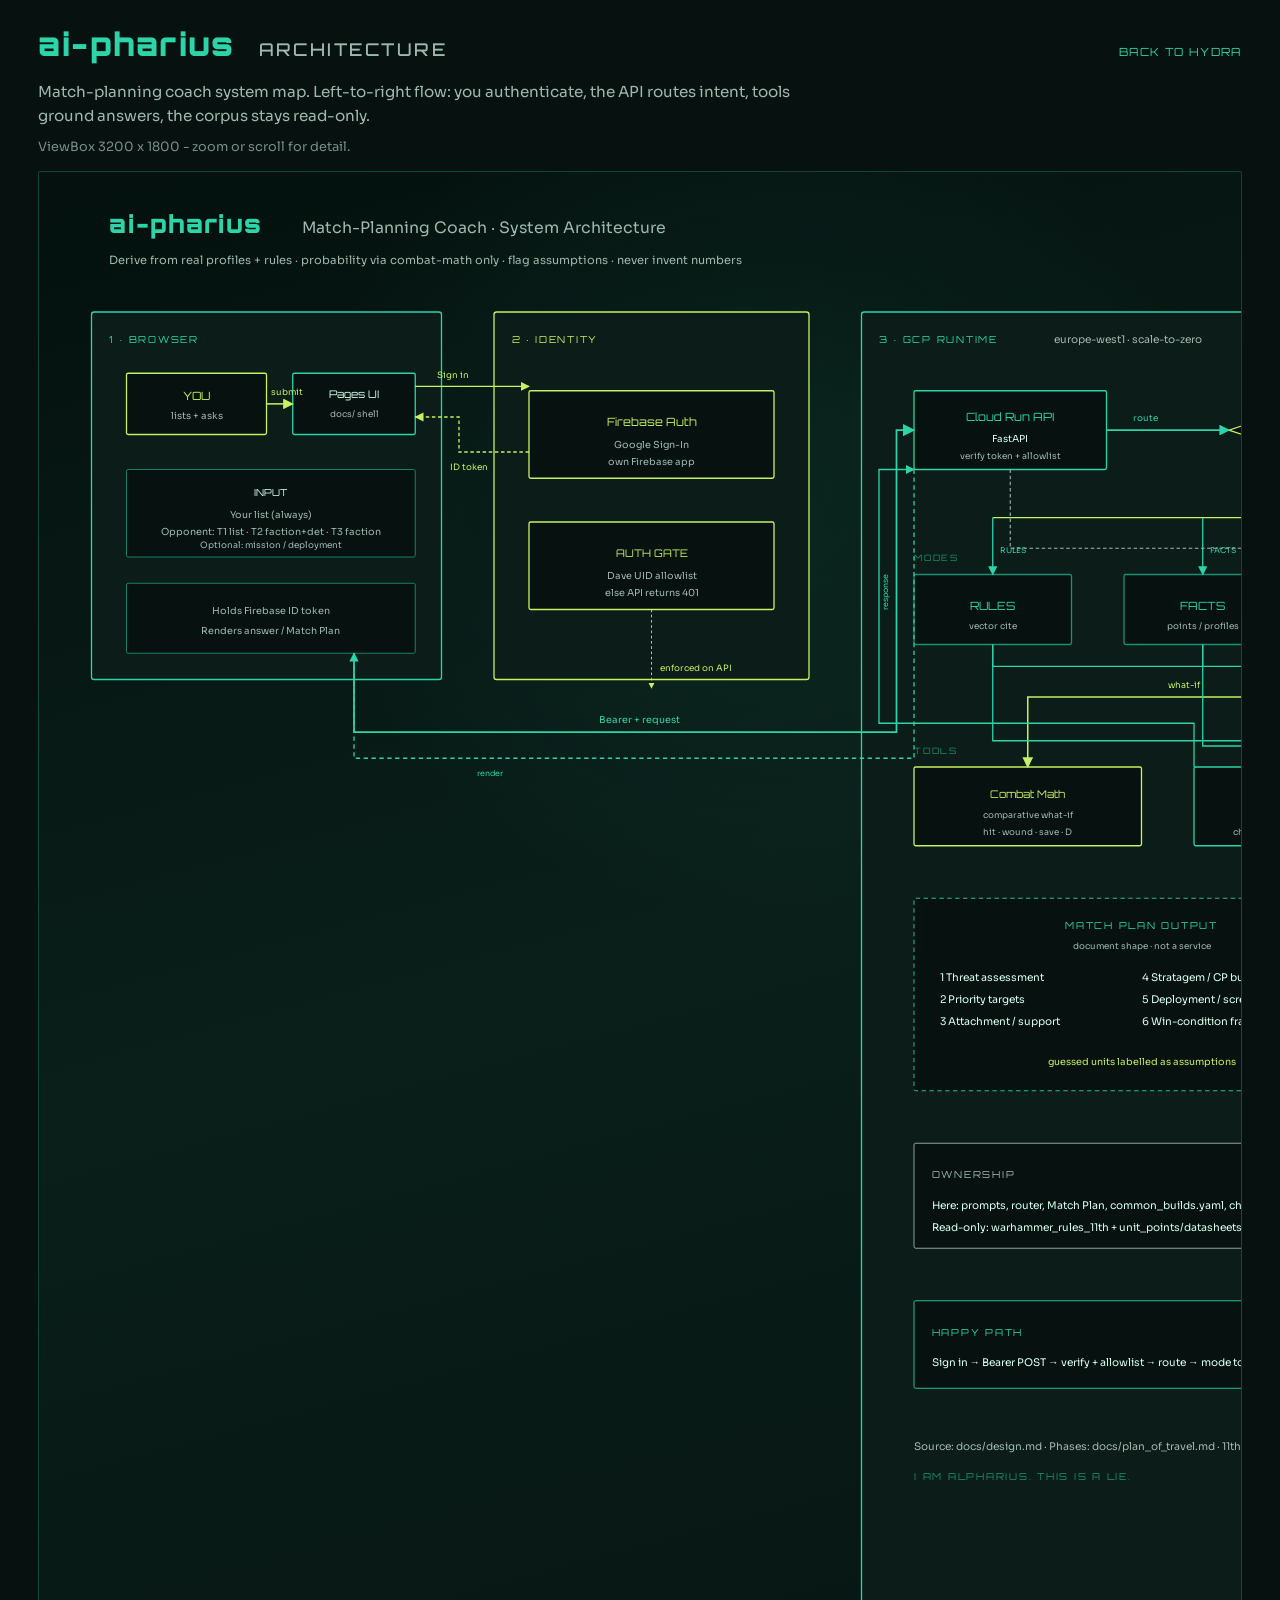
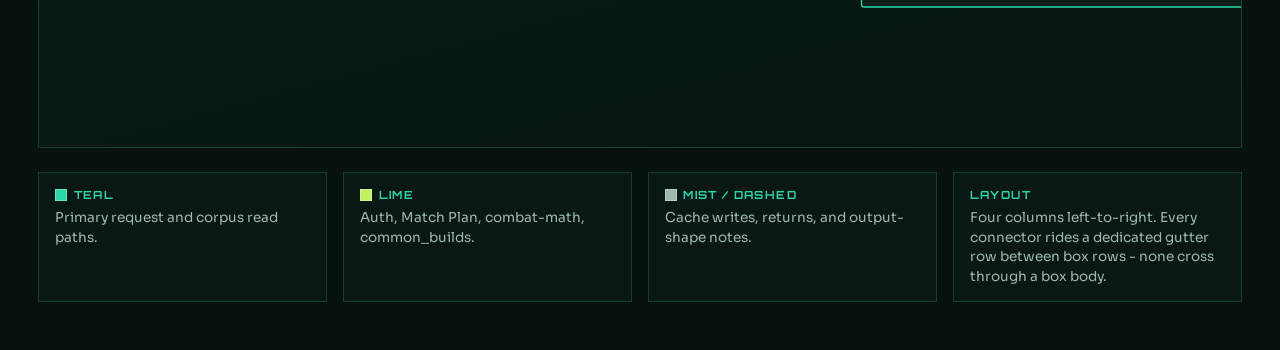
==== commit bb417752: "Fix wires that cut through boxes and open up the middle rows. Reroute cache-write, Gemini response, " ====
--- a/docs/architecture.html
+++ b/docs/architecture.html
@@ -170,17 +170,18 @@
 
       <div class="stage" role="img" aria-label="ai-pharius system architecture diagram">
         <!--
-          Layout columns (x):
-            80-420    Browser
-            520-860   Identity
-            960-2100  GCP runtime (modes / tools)
-            2260-3120 Shared corpus
-
-          Layout rows (y) inside GCP:
-            520 API + Router
-            780 Mode row
-            1040 Tool row
-            1280 Notes
+          Rows inside the GCP zone (y):
+            250-340   API + Router
+            340-460   gutter 1 (router fan-out bus, cache-write bus)
+            460-540   Mode row (RULES / FACTS / COACH / MATCH PLAN)
+            540-680   gutter 2 (tool calls, corpus-read corridor entry)
+            680-770   Tool row (Combat Math / Gemini / common_builds / chat_history)
+            770-830   gutter 3
+            830-1050  Match Plan output + Reasoning notes
+            1110-1230 Ownership
+            1290-1390 Happy path
+          Every connector below is routed through a gutter row, never through
+          the vertical midline of a sibling box in the same row.
         -->
         <svg
           xmlns="http://www.w3.org/2000/svg"
@@ -260,87 +261,87 @@
           <text x="1480" y="310" text-anchor="middle" fill="#c4f062" font-family="Orbitron, sans-serif" font-size="12">ROUTER</text>
 
           <!-- Mode lane label -->
-          <text x="1000" y="420" fill="#1a8f72" font-family="Orbitron, sans-serif" font-size="10" letter-spacing="2">MODES</text>
-
-          <rect x="1000" y="440" width="180" height="80" rx="2" fill="#071210" stroke="#1a8f72" stroke-width="1.5" />
-          <text x="1090" y="475" text-anchor="middle" fill="#2dd4a8" font-family="Orbitron, sans-serif" font-size="13">RULES</text>
-          <text x="1090" y="498" text-anchor="middle" fill="#9eb8ad" font-family="Sora, sans-serif" font-size="10">vector cite</text>
-
-          <rect x="1240" y="440" width="180" height="80" rx="2" fill="#071210" stroke="#1a8f72" stroke-width="1.5" />
-          <text x="1330" y="475" text-anchor="middle" fill="#2dd4a8" font-family="Orbitron, sans-serif" font-size="13">FACTS</text>
-          <text x="1330" y="498" text-anchor="middle" fill="#9eb8ad" font-family="Sora, sans-serif" font-size="10">points / profiles</text>
-
-          <rect x="1480" y="440" width="180" height="80" rx="2" fill="#071210" stroke="#1a8f72" stroke-width="1.5" />
-          <text x="1570" y="475" text-anchor="middle" fill="#2dd4a8" font-family="Orbitron, sans-serif" font-size="13">COACH</text>
-          <text x="1570" y="498" text-anchor="middle" fill="#9eb8ad" font-family="Sora, sans-serif" font-size="10">single tactical Q</text>
-
-          <rect x="1720" y="440" width="200" height="80" rx="2" fill="#071210" stroke="#c4f062" stroke-width="1.5" />
-          <text x="1820" y="470" text-anchor="middle" fill="#c4f062" font-family="Orbitron, sans-serif" font-size="12">MATCH PLAN</text>
-          <text x="1820" y="493" text-anchor="middle" fill="#9eb8ad" font-family="Sora, sans-serif" font-size="10">orchestrator · flagship</text>
-
-          <!-- Tool lane -->
-          <text x="1000" y="600" fill="#1a8f72" font-family="Orbitron, sans-serif" font-size="10" letter-spacing="2">TOOLS</text>
-
-          <rect x="1000" y="620" width="260" height="90" rx="2" fill="#071210" stroke="#c4f062" stroke-width="1.5" />
-          <text x="1130" y="655" text-anchor="middle" fill="#c4f062" font-family="Orbitron, sans-serif" font-size="12">Combat Math</text>
-          <text x="1130" y="678" text-anchor="middle" fill="#9eb8ad" font-family="Sora, sans-serif" font-size="10">comparative what-if</text>
-          <text x="1130" y="698" text-anchor="middle" fill="#9eb8ad" font-family="Sora, sans-serif" font-size="10">hit · wound · save · D</text>
-
-          <rect x="1320" y="620" width="220" height="90" rx="2" fill="#071210" stroke="#2dd4a8" stroke-width="1.5" />
-          <text x="1430" y="655" text-anchor="middle" fill="#2dd4a8" font-family="Orbitron, sans-serif" font-size="13">Gemini</text>
-          <text x="1430" y="678" text-anchor="middle" fill="#9eb8ad" font-family="Sora, sans-serif" font-size="10">Vertex AI</text>
-          <text x="1430" y="698" text-anchor="middle" fill="#9eb8ad" font-family="Sora, sans-serif" font-size="10">cheap / stronger by mode</text>
-
-          <rect x="1600" y="620" width="220" height="90" rx="2" fill="#071210" stroke="#c4f062" stroke-width="1.5" />
-          <text x="1710" y="650" text-anchor="middle" fill="#c4f062" font-family="Orbitron, sans-serif" font-size="11">common_builds.yaml</text>
-          <text x="1710" y="673" text-anchor="middle" fill="#9eb8ad" font-family="Sora, sans-serif" font-size="10">this repo · Dave-curated</text>
-          <text x="1710" y="693" text-anchor="middle" fill="#9eb8ad" font-family="Sora, sans-serif" font-size="10">bundled · tiers 2-3</text>
-
-          <rect x="1880" y="620" width="200" height="90" rx="2" fill="#071210" stroke="#1a8f72" stroke-width="1.5" />
-          <text x="1980" y="655" text-anchor="middle" fill="#d7fff0" font-family="Orbitron, sans-serif" font-size="11">chat_history</text>
-          <text x="1980" y="678" text-anchor="middle" fill="#9eb8ad" font-family="Sora, sans-serif" font-size="10">Firestore · owned here</text>
-          <text x="1980" y="698" text-anchor="middle" fill="#9eb8ad" font-family="Sora, sans-serif" font-size="10">runtime cache</text>
+          <text x="1000" y="445" fill="#1a8f72" font-family="Orbitron, sans-serif" font-size="10" letter-spacing="2">MODES</text>
+
+          <rect x="1000" y="460" width="180" height="80" rx="2" fill="#071210" stroke="#1a8f72" stroke-width="1.5" />
+          <text x="1090" y="500" text-anchor="middle" fill="#2dd4a8" font-family="Orbitron, sans-serif" font-size="13">RULES</text>
+          <text x="1090" y="522" text-anchor="middle" fill="#9eb8ad" font-family="Sora, sans-serif" font-size="10">vector cite</text>
+
+          <rect x="1240" y="460" width="180" height="80" rx="2" fill="#071210" stroke="#1a8f72" stroke-width="1.5" />
+          <text x="1330" y="500" text-anchor="middle" fill="#2dd4a8" font-family="Orbitron, sans-serif" font-size="13">FACTS</text>
+          <text x="1330" y="522" text-anchor="middle" fill="#9eb8ad" font-family="Sora, sans-serif" font-size="10">points / profiles</text>
+
+          <rect x="1480" y="460" width="180" height="80" rx="2" fill="#071210" stroke="#1a8f72" stroke-width="1.5" />
+          <text x="1570" y="500" text-anchor="middle" fill="#2dd4a8" font-family="Orbitron, sans-serif" font-size="13">COACH</text>
+          <text x="1570" y="522" text-anchor="middle" fill="#9eb8ad" font-family="Sora, sans-serif" font-size="10">single tactical Q</text>
+
+          <rect x="1720" y="460" width="200" height="80" rx="2" fill="#071210" stroke="#c4f062" stroke-width="1.5" />
+          <text x="1820" y="498" text-anchor="middle" fill="#c4f062" font-family="Orbitron, sans-serif" font-size="12">MATCH PLAN</text>
+          <text x="1820" y="520" text-anchor="middle" fill="#9eb8ad" font-family="Sora, sans-serif" font-size="10">orchestrator · flagship</text>
+
+          <!-- Tool lane label -->
+          <text x="1000" y="665" fill="#1a8f72" font-family="Orbitron, sans-serif" font-size="10" letter-spacing="2">TOOLS</text>
+
+          <rect x="1000" y="680" width="260" height="90" rx="2" fill="#071210" stroke="#c4f062" stroke-width="1.5" />
+          <text x="1130" y="715" text-anchor="middle" fill="#c4f062" font-family="Orbitron, sans-serif" font-size="12">Combat Math</text>
+          <text x="1130" y="738" text-anchor="middle" fill="#9eb8ad" font-family="Sora, sans-serif" font-size="10">comparative what-if</text>
+          <text x="1130" y="758" text-anchor="middle" fill="#9eb8ad" font-family="Sora, sans-serif" font-size="10">hit · wound · save · D</text>
+
+          <rect x="1320" y="680" width="220" height="90" rx="2" fill="#071210" stroke="#2dd4a8" stroke-width="1.5" />
+          <text x="1430" y="715" text-anchor="middle" fill="#2dd4a8" font-family="Orbitron, sans-serif" font-size="13">Gemini</text>
+          <text x="1430" y="738" text-anchor="middle" fill="#9eb8ad" font-family="Sora, sans-serif" font-size="10">Vertex AI</text>
+          <text x="1430" y="758" text-anchor="middle" fill="#9eb8ad" font-family="Sora, sans-serif" font-size="10">cheap / stronger by mode</text>
+
+          <rect x="1600" y="680" width="220" height="90" rx="2" fill="#071210" stroke="#c4f062" stroke-width="1.5" />
+          <text x="1710" y="712" text-anchor="middle" fill="#c4f062" font-family="Orbitron, sans-serif" font-size="11">common_builds.yaml</text>
+          <text x="1710" y="735" text-anchor="middle" fill="#9eb8ad" font-family="Sora, sans-serif" font-size="10">this repo · Dave-curated</text>
+          <text x="1710" y="755" text-anchor="middle" fill="#9eb8ad" font-family="Sora, sans-serif" font-size="10">bundled · tiers 2-3</text>
+
+          <rect x="1880" y="680" width="200" height="90" rx="2" fill="#071210" stroke="#1a8f72" stroke-width="1.5" />
+          <text x="1980" y="715" text-anchor="middle" fill="#d7fff0" font-family="Orbitron, sans-serif" font-size="11">chat_history</text>
+          <text x="1980" y="738" text-anchor="middle" fill="#9eb8ad" font-family="Sora, sans-serif" font-size="10">Firestore · owned here</text>
+          <text x="1980" y="758" text-anchor="middle" fill="#9eb8ad" font-family="Sora, sans-serif" font-size="10">runtime cache</text>
 
           <!-- Output shape -->
-          <rect x="1000" y="780" width="520" height="220" rx="2" fill="#071210" stroke="#2dd4a8" stroke-width="1" stroke-dasharray="5 4" />
-          <text x="1260" y="815" text-anchor="middle" fill="#2dd4a8" font-family="Orbitron, sans-serif" font-size="11" letter-spacing="2">MATCH PLAN OUTPUT</text>
-          <text x="1260" y="838" text-anchor="middle" fill="#9eb8ad" font-family="Sora, sans-serif" font-size="10">document shape · not a service</text>
-          <text x="1030" y="875" fill="#d7fff0" font-family="Sora, sans-serif" font-size="12">1 Threat assessment</text>
-          <text x="1030" y="900" fill="#d7fff0" font-family="Sora, sans-serif" font-size="12">2 Priority targets</text>
-          <text x="1030" y="925" fill="#d7fff0" font-family="Sora, sans-serif" font-size="12">3 Attachment / support</text>
-          <text x="1260" y="875" fill="#d7fff0" font-family="Sora, sans-serif" font-size="12">4 Stratagem / CP budget</text>
-          <text x="1260" y="900" fill="#d7fff0" font-family="Sora, sans-serif" font-size="12">5 Deployment / screening</text>
-          <text x="1260" y="925" fill="#d7fff0" font-family="Sora, sans-serif" font-size="12">6 Win-condition framing</text>
-          <text x="1260" y="970" text-anchor="middle" fill="#c4f062" font-family="Sora, sans-serif" font-size="11">guessed units labelled as assumptions</text>
-
-          <!-- Discipline + ownership notes -->
-          <rect x="1580" y="780" width="500" height="220" rx="2" fill="#071210" stroke="#c4f062" stroke-width="1" />
-          <text x="1600" y="815" fill="#c4f062" font-family="Orbitron, sans-serif" font-size="11" letter-spacing="2">REASONING</text>
-          <text x="1600" y="850" fill="#d7fff0" font-family="Sora, sans-serif" font-size="12">Derive from T / Sv / Invul / W</text>
-          <text x="1600" y="875" fill="#d7fff0" font-family="Sora, sans-serif" font-size="12">+ ability text + attack rules.</text>
-          <text x="1600" y="910" fill="#d7fff0" font-family="Sora, sans-serif" font-size="12">No memorized matchups.</text>
-          <text x="1600" y="945" fill="#d7fff0" font-family="Sora, sans-serif" font-size="12">Dice math via calculator only.</text>
-          <text x="1600" y="980" fill="#9eb8ad" font-family="Sora, sans-serif" font-size="11">Golden evals score the process.</text>
-
-          <rect x="1000" y="1060" width="1080" height="120" rx="2" fill="#071210" stroke="#9eb8ad" stroke-width="1" />
-          <text x="1020" y="1100" fill="#9eb8ad" font-family="Orbitron, sans-serif" font-size="11" letter-spacing="2">OWNERSHIP</text>
-          <text x="1020" y="1135" fill="#d7fff0" font-family="Sora, sans-serif" font-size="12">
+          <rect x="1000" y="830" width="520" height="220" rx="2" fill="#071210" stroke="#2dd4a8" stroke-width="1" stroke-dasharray="5 4" />
+          <text x="1260" y="865" text-anchor="middle" fill="#2dd4a8" font-family="Orbitron, sans-serif" font-size="11" letter-spacing="2">MATCH PLAN OUTPUT</text>
+          <text x="1260" y="888" text-anchor="middle" fill="#9eb8ad" font-family="Sora, sans-serif" font-size="10">document shape · not a service</text>
+          <text x="1030" y="925" fill="#d7fff0" font-family="Sora, sans-serif" font-size="12">1 Threat assessment</text>
+          <text x="1030" y="950" fill="#d7fff0" font-family="Sora, sans-serif" font-size="12">2 Priority targets</text>
+          <text x="1030" y="975" fill="#d7fff0" font-family="Sora, sans-serif" font-size="12">3 Attachment / support</text>
+          <text x="1260" y="925" fill="#d7fff0" font-family="Sora, sans-serif" font-size="12">4 Stratagem / CP budget</text>
+          <text x="1260" y="950" fill="#d7fff0" font-family="Sora, sans-serif" font-size="12">5 Deployment / screening</text>
+          <text x="1260" y="975" fill="#d7fff0" font-family="Sora, sans-serif" font-size="12">6 Win-condition framing</text>
+          <text x="1260" y="1020" text-anchor="middle" fill="#c4f062" font-family="Sora, sans-serif" font-size="11">guessed units labelled as assumptions</text>
+
+          <!-- Discipline notes -->
+          <rect x="1580" y="830" width="500" height="220" rx="2" fill="#071210" stroke="#c4f062" stroke-width="1" />
+          <text x="1600" y="865" fill="#c4f062" font-family="Orbitron, sans-serif" font-size="11" letter-spacing="2">REASONING</text>
+          <text x="1600" y="900" fill="#d7fff0" font-family="Sora, sans-serif" font-size="12">Derive from T / Sv / Invul / W</text>
+          <text x="1600" y="925" fill="#d7fff0" font-family="Sora, sans-serif" font-size="12">+ ability text + attack rules.</text>
+          <text x="1600" y="960" fill="#d7fff0" font-family="Sora, sans-serif" font-size="12">No memorized matchups.</text>
+          <text x="1600" y="995" fill="#d7fff0" font-family="Sora, sans-serif" font-size="12">Dice math via calculator only.</text>
+          <text x="1600" y="1030" fill="#9eb8ad" font-family="Sora, sans-serif" font-size="11">Golden evals score the process.</text>
+
+          <rect x="1000" y="1110" width="1080" height="120" rx="2" fill="#071210" stroke="#9eb8ad" stroke-width="1" />
+          <text x="1020" y="1150" fill="#9eb8ad" font-family="Orbitron, sans-serif" font-size="11" letter-spacing="2">OWNERSHIP</text>
+          <text x="1020" y="1185" fill="#d7fff0" font-family="Sora, sans-serif" font-size="12">
             Here: prompts, router, Match Plan, common_builds.yaml, chat cache, allowlist.
           </text>
-          <text x="1020" y="1160" fill="#d7fff0" font-family="Sora, sans-serif" font-size="12">
+          <text x="1020" y="1210" fill="#d7fff0" font-family="Sora, sans-serif" font-size="12">
             Read-only: warhammer_rules_11th + unit_points/datasheets (roboto-guilliman).
           </text>
 
-          <rect x="1000" y="1240" width="1080" height="100" rx="2" fill="#071210" stroke="#2dd4a8" stroke-width="1" />
-          <text x="1020" y="1280" fill="#2dd4a8" font-family="Orbitron, sans-serif" font-size="11" letter-spacing="2">HAPPY PATH</text>
-          <text x="1020" y="1315" fill="#d7fff0" font-family="Sora, sans-serif" font-size="12">
+          <rect x="1000" y="1290" width="1080" height="100" rx="2" fill="#071210" stroke="#2dd4a8" stroke-width="1" />
+          <text x="1020" y="1330" fill="#2dd4a8" font-family="Orbitron, sans-serif" font-size="11" letter-spacing="2">HAPPY PATH</text>
+          <text x="1020" y="1365" fill="#d7fff0" font-family="Sora, sans-serif" font-size="12">
             Sign in → Bearer POST → verify + allowlist → route → mode tools → Gemini → render plan
           </text>
 
-          <text x="1000" y="1410" fill="#9eb8ad" font-family="Sora, sans-serif" font-size="12">
+          <text x="1000" y="1460" fill="#9eb8ad" font-family="Sora, sans-serif" font-size="12">
             Source: docs/design.md · Phases: docs/plan_of_travel.md · 11th edition only
           </text>
-          <text x="1000" y="1445" fill="#1a8f72" font-family="Orbitron, sans-serif" font-size="11" letter-spacing="2">
+          <text x="1000" y="1495" fill="#1a8f72" font-family="Orbitron, sans-serif" font-size="11" letter-spacing="2">
             I AM ALPHARIUS. THIS IS A LIE.
           </text>
 
@@ -373,98 +374,92 @@
           <text x="2320" y="1160" fill="#d7fff0" font-family="Sora, sans-serif" font-size="13">FACTS → unit_points / datasheets</text>
           <text x="2320" y="1200" fill="#d7fff0" font-family="Sora, sans-serif" font-size="13">COACH / MATCH PLAN → both + math tool</text>
 
-          <!-- ========== EDGES: dedicated lanes, orthogonal, minimal crossings ========== -->
-
-          <!-- Lane A (y=265): You → Pages -->
+          <!-- ========== EDGES ========== -->
+          <!-- Every connector below travels through an empty gutter row and
+               never crosses the body of a sibling box. -->
+
+          <!-- You -> Pages -->
           <path d="M260 265 H290" stroke="#c4f062" stroke-width="1.75" fill="none" marker-end="url(#a-lime)" />
           <text x="265" y="255" fill="#c4f062" font-family="Sora, sans-serif" font-size="10">submit</text>
 
-          <!-- Lane B (y=210): Pages → Firebase (sign in) -->
+          <!-- Pages -> Firebase (sign in) -->
           <path d="M430 245 H520 H560" stroke="#c4f062" stroke-width="1.5" fill="none" marker-end="url(#a-lime)" />
           <text x="455" y="235" fill="#c4f062" font-family="Sora, sans-serif" font-size="10">Sign in</text>
 
-          <!-- Lane C (y=350): Firebase → Pages (token) - below, dashed -->
+          <!-- Firebase -> Pages (token), dashed, own lane below sign-in -->
           <path d="M560 320 H480 V280 H430" stroke="#c4f062" stroke-width="1.5" fill="none" stroke-dasharray="4 3" marker-end="url(#a-lime)" />
           <text x="470" y="340" fill="#c4f062" font-family="Sora, sans-serif" font-size="10">ID token</text>
 
-          <!-- Lane D: Pages → API via bottom gutter (avoids Identity) -->
+          <!-- Auth enforced (conceptual pointer, terminates in open space) -->
+          <path d="M700 500 V590" stroke="#c4f062" stroke-width="1" fill="none" stroke-dasharray="3 3" marker-end="url(#a-lime)" />
+          <text x="710" y="570" fill="#c4f062" font-family="Sora, sans-serif" font-size="10">enforced on API</text>
+
+          <!-- Pages -> API: bottom corridor, below both Browser + Identity zones -->
           <path d="M360 550 V640 H980 V295 H1000" stroke="#2dd4a8" stroke-width="2" fill="none" marker-end="url(#a-teal)" />
-          <text x="700" y="630" fill="#2dd4a8" font-family="Sora, sans-serif" font-size="10">Bearer + request</text>
-
-          <!-- Auth gate annotation toward API corridor -->
-          <path d="M700 500 V600" stroke="#c4f062" stroke-width="1" fill="none" stroke-dasharray="3 3" marker-end="url(#a-lime)" />
-          <text x="710" y="580" fill="#c4f062" font-family="Sora, sans-serif" font-size="10">enforced on API</text>
-
-          <!-- API → Router (horizontal) -->
+          <text x="640" y="630" fill="#2dd4a8" font-family="Sora, sans-serif" font-size="11">Bearer + request</text>
+
+          <!-- API -> Router -->
           <path d="M1220 295 H1360" stroke="#2dd4a8" stroke-width="1.75" fill="none" marker-end="url(#a-teal)" />
           <text x="1250" y="285" fill="#2dd4a8" font-family="Sora, sans-serif" font-size="10">route</text>
 
-          <!-- Router fan-out: vertical bus at y=380, then drops into each mode -->
-          <path d="M1480 335 V380" stroke="#c4f062" stroke-width="1.5" fill="none" />
-          <path d="M1090 380 H1820" stroke="#c4f062" stroke-width="1.25" fill="none" />
-
-          <path d="M1090 380 V440" stroke="#2dd4a8" stroke-width="1.5" fill="none" marker-end="url(#a-teal)" />
-          <text x="1100" y="415" fill="#2dd4a8" font-family="Sora, sans-serif" font-size="9">RULES</text>
-
-          <path d="M1330 380 V440" stroke="#2dd4a8" stroke-width="1.5" fill="none" marker-end="url(#a-teal)" />
-          <text x="1340" y="415" fill="#2dd4a8" font-family="Sora, sans-serif" font-size="9">FACTS</text>
-
-          <path d="M1570 380 V440" stroke="#2dd4a8" stroke-width="1.5" fill="none" marker-end="url(#a-teal)" />
-          <text x="1580" y="415" fill="#2dd4a8" font-family="Sora, sans-serif" font-size="9">COACH</text>
-
-          <path d="M1820 380 V440" stroke="#c4f062" stroke-width="1.75" fill="none" marker-end="url(#a-lime)" />
-          <text x="1830" y="415" fill="#c4f062" font-family="Sora, sans-serif" font-size="9">PLAN</text>
-
-          <!-- Match Plan → COACH (orchestrates) -->
-          <path d="M1720 480 H1660" stroke="#c4f062" stroke-width="1.5" fill="none" marker-end="url(#a-lime)" />
-          <text x="1665" y="470" fill="#c4f062" font-family="Sora, sans-serif" font-size="9">uses</text>
-
-          <!-- Match Plan → common_builds (down then left into builds) -->
-          <path d="M1820 520 V580 H1710 V620" stroke="#c4f062" stroke-width="1.5" fill="none" marker-end="url(#a-lime)" />
-          <text x="1830" y="560" fill="#c4f062" font-family="Sora, sans-serif" font-size="9">assumptions</text>
-
-          <!-- Match Plan → output assemble -->
-          <path d="M1720 520 V760 H1520 V780" stroke="#2dd4a8" stroke-width="1.25" fill="none" stroke-dasharray="4 3" marker-end="url(#a-teal)" />
-          <text x="1540" y="750" fill="#2dd4a8" font-family="Sora, sans-serif" font-size="9">assembles</text>
-
-          <!-- COACH → Combat Math -->
-          <path d="M1570 520 V580 H1130 V620" stroke="#c4f062" stroke-width="1.75" fill="none" marker-end="url(#a-lime)" />
-          <text x="1300" y="570" fill="#c4f062" font-family="Sora, sans-serif" font-size="9">what-if</text>
-
-          <!-- Modes → Gemini bus (y=560) -->
-          <path d="M1090 520 V545 H1430" stroke="#2dd4a8" stroke-width="1.25" fill="none" />
-          <path d="M1330 520 V545" stroke="#2dd4a8" stroke-width="1.25" fill="none" />
-          <path d="M1570 520 V545 H1430" stroke="#2dd4a8" stroke-width="1.25" fill="none" />
-          <path d="M1430 545 V620" stroke="#2dd4a8" stroke-width="1.5" fill="none" marker-end="url(#a-teal)" />
-          <text x="1440" y="575" fill="#2dd4a8" font-family="Sora, sans-serif" font-size="9">generate</text>
-
-          <!-- Gemini → API response (left corridor inside GCP) -->
-          <path d="M1320 665 H960 V340 H1000" stroke="#2dd4a8" stroke-width="1.5" fill="none" marker-end="url(#a-teal)" />
-          <text x="970" y="500" fill="#2dd4a8" font-family="Sora, sans-serif" font-size="9">response</text>
-
-          <!-- API → chat cache -->
-          <path d="M1220 310 H2100 V665 H2080" stroke="#9eb8ad" stroke-width="1.25" fill="none" stroke-dasharray="4 3" marker-end="url(#a-mist)" />
-          <text x="2000" y="300" fill="#9eb8ad" font-family="Sora, sans-serif" font-size="9">cache write</text>
-
-          <!-- API → Pages render (return via lower gutter, offset from Bearer) -->
+          <!-- Router fan-out: bus sits in gutter 1 (340-460), well clear of both rows above and below -->
+          <path d="M1480 335 V395" stroke="#c4f062" stroke-width="1.5" fill="none" />
+          <path d="M1090 395 H1820" stroke="#c4f062" stroke-width="1.25" fill="none" />
+          <path d="M1090 395 V460" stroke="#2dd4a8" stroke-width="1.5" fill="none" marker-end="url(#a-teal)" />
+          <text x="1098" y="435" fill="#2dd4a8" font-family="Sora, sans-serif" font-size="9">RULES</text>
+          <path d="M1330 395 V460" stroke="#2dd4a8" stroke-width="1.5" fill="none" marker-end="url(#a-teal)" />
+          <text x="1338" y="435" fill="#2dd4a8" font-family="Sora, sans-serif" font-size="9">FACTS</text>
+          <path d="M1570 395 V460" stroke="#2dd4a8" stroke-width="1.5" fill="none" marker-end="url(#a-teal)" />
+          <text x="1578" y="435" fill="#2dd4a8" font-family="Sora, sans-serif" font-size="9">COACH</text>
+          <path d="M1820 395 V460" stroke="#c4f062" stroke-width="1.75" fill="none" marker-end="url(#a-lime)" />
+          <text x="1828" y="435" fill="#c4f062" font-family="Sora, sans-serif" font-size="9">PLAN</text>
+
+          <!-- API -> chat cache: own lane in gutter 1, offset from the router bus -->
+          <path d="M1110 340 V430 H2100 V680 H2080" stroke="#9eb8ad" stroke-width="1.25" fill="none" stroke-dasharray="4 3" marker-end="url(#a-mist)" />
+          <text x="1900" y="422" fill="#9eb8ad" font-family="Sora, sans-serif" font-size="10">cache write</text>
+
+          <!-- Match Plan -> COACH (uses): direct, sits entirely in the gap between the two boxes -->
+          <path d="M1720 500 H1660" stroke="#c4f062" stroke-width="1.5" fill="none" marker-end="url(#a-lime)" />
+          <text x="1663" y="490" fill="#c4f062" font-family="Sora, sans-serif" font-size="9">uses</text>
+
+          <!-- Match Plan -> common_builds: gutter 2 lane, own x column, clear of every mode box -->
+          <path d="M1820 540 V600 H1710 V680" stroke="#c4f062" stroke-width="1.75" fill="none" marker-end="url(#a-lime)" />
+          <text x="1730" y="590" fill="#c4f062" font-family="Sora, sans-serif" font-size="10">assumptions</text>
+
+          <!-- COACH -> Combat Math: gutter 2 lane, own x column -->
+          <path d="M1560 540 V600 H1130 V680" stroke="#c4f062" stroke-width="1.75" fill="none" marker-end="url(#a-lime)" />
+          <text x="1290" y="590" fill="#c4f062" font-family="Sora, sans-serif" font-size="10">what-if</text>
+
+          <!-- Modes -> Gemini: shared bus, own lane below the previous two -->
+          <path d="M1090 540 V565" stroke="#2dd4a8" stroke-width="1.25" fill="none" />
+          <path d="M1330 540 V565" stroke="#2dd4a8" stroke-width="1.25" fill="none" />
+          <path d="M1600 540 V565" stroke="#2dd4a8" stroke-width="1.25" fill="none" />
+          <path d="M1090 565 H1600" stroke="#2dd4a8" stroke-width="1.25" fill="none" />
+          <path d="M1430 565 V680" stroke="#2dd4a8" stroke-width="1.5" fill="none" marker-end="url(#a-teal)" />
+          <text x="1438" y="600" fill="#2dd4a8" font-family="Sora, sans-serif" font-size="10">generate</text>
+
+          <!-- Gemini -> API response: rises above the tool row before heading left, so it never crosses Combat Math -->
+          <path d="M1320 680 V630 H960 V340 H1000" stroke="#2dd4a8" stroke-width="1.5" fill="none" marker-end="url(#a-teal)" />
+          <text x="970" y="500" fill="#2dd4a8" font-family="Sora, sans-serif" font-size="9" transform="rotate(-90 970 500)">response</text>
+
+          <!-- API -> Pages render: separate corridor from the Bearer request line -->
           <path d="M1000 340 V670 H360 V550" stroke="#2dd4a8" stroke-width="1.5" fill="none" stroke-dasharray="5 4" marker-end="url(#a-teal)" />
           <text x="500" y="690" fill="#2dd4a8" font-family="Sora, sans-serif" font-size="9">render</text>
 
-          <!-- Corpus reads: right corridor from modes to corpus, separate y lanes -->
-          <!-- RULES → rules collection -->
-          <path d="M1180 480 H2160 V390 H2280" stroke="#2dd4a8" stroke-width="1.5" fill="none" marker-end="url(#a-teal)" />
-          <text x="2050" y="470" fill="#2dd4a8" font-family="Sora, sans-serif" font-size="9">RULES read</text>
-
-          <!-- FACTS → datasheets -->
-          <path d="M1420 480 H2140 V590 H2280" stroke="#2dd4a8" stroke-width="1.5" fill="none" marker-end="url(#a-teal)" />
-          <text x="2050" y="575" fill="#2dd4a8" font-family="Sora, sans-serif" font-size="9">FACTS read</text>
-
-          <!-- COACH / PLAN → both (dashed, mid corridor) -->
-          <path d="M1660 480 H2120 V480" stroke="#2dd4a8" stroke-width="1.25" fill="none" stroke-dasharray="4 3" />
-          <path d="M2120 390 V590" stroke="#2dd4a8" stroke-width="1.25" fill="none" stroke-dasharray="4 3" />
-          <path d="M2120 390 H2280" stroke="#2dd4a8" stroke-width="1.25" fill="none" stroke-dasharray="4 3" marker-end="url(#a-teal)" />
-          <path d="M2120 590 H2280" stroke="#2dd4a8" stroke-width="1.25" fill="none" stroke-dasharray="4 3" marker-end="url(#a-teal)" />
-          <text x="1990" y="500" fill="#2dd4a8" font-family="Sora, sans-serif" font-size="9">COACH/PLAN read</text>
+          <!-- Match Plan -> output assembly: exits through the gap between common_builds and chat_history -->
+          <path d="M1850 540 V800 H1500 V830" stroke="#2dd4a8" stroke-width="1.25" fill="none" stroke-dasharray="4 3" marker-end="url(#a-teal)" />
+          <text x="1620" y="790" fill="#2dd4a8" font-family="Sora, sans-serif" font-size="10">assembles</text>
+
+          <!-- Corpus reads: dedicated corridor in the 2140-2220 gap between GCP and Corpus zones -->
+          <path d="M1090 540 V650 H2160 V390 H2280" stroke="#2dd4a8" stroke-width="1.5" fill="none" marker-end="url(#a-teal)" />
+          <text x="2000" y="642" fill="#2dd4a8" font-family="Sora, sans-serif" font-size="10">RULES read</text>
+
+          <path d="M1330 540 V656 H2170 V590 H2280" stroke="#2dd4a8" stroke-width="1.5" fill="none" marker-end="url(#a-teal)" />
+          <text x="2000" y="672" fill="#2dd4a8" font-family="Sora, sans-serif" font-size="10">FACTS read</text>
+
+          <path d="M1520 540 V662 H2180 V390 H2280" stroke="#2dd4a8" stroke-width="1.25" fill="none" stroke-dasharray="4 3" marker-end="url(#a-teal)" />
+          <path d="M1640 540 V668 H2190 V590 H2280" stroke="#2dd4a8" stroke-width="1.25" fill="none" stroke-dasharray="4 3" marker-end="url(#a-teal)" />
+          <text x="1970" y="702" fill="#2dd4a8" font-family="Sora, sans-serif" font-size="10">COACH reads both (dashed)</text>
         </svg>
       </div>
 
@@ -483,7 +478,7 @@
         </article>
         <article>
           <h2>Layout</h2>
-          <p>Four columns left-to-right. Router fans out on a horizontal bus. Corpus reads travel a right-side corridor.</p>
+          <p>Four columns left-to-right. Every connector rides a dedicated gutter row between box rows - none cross through a box body.</p>
         </article>
       </section>
     </div>
